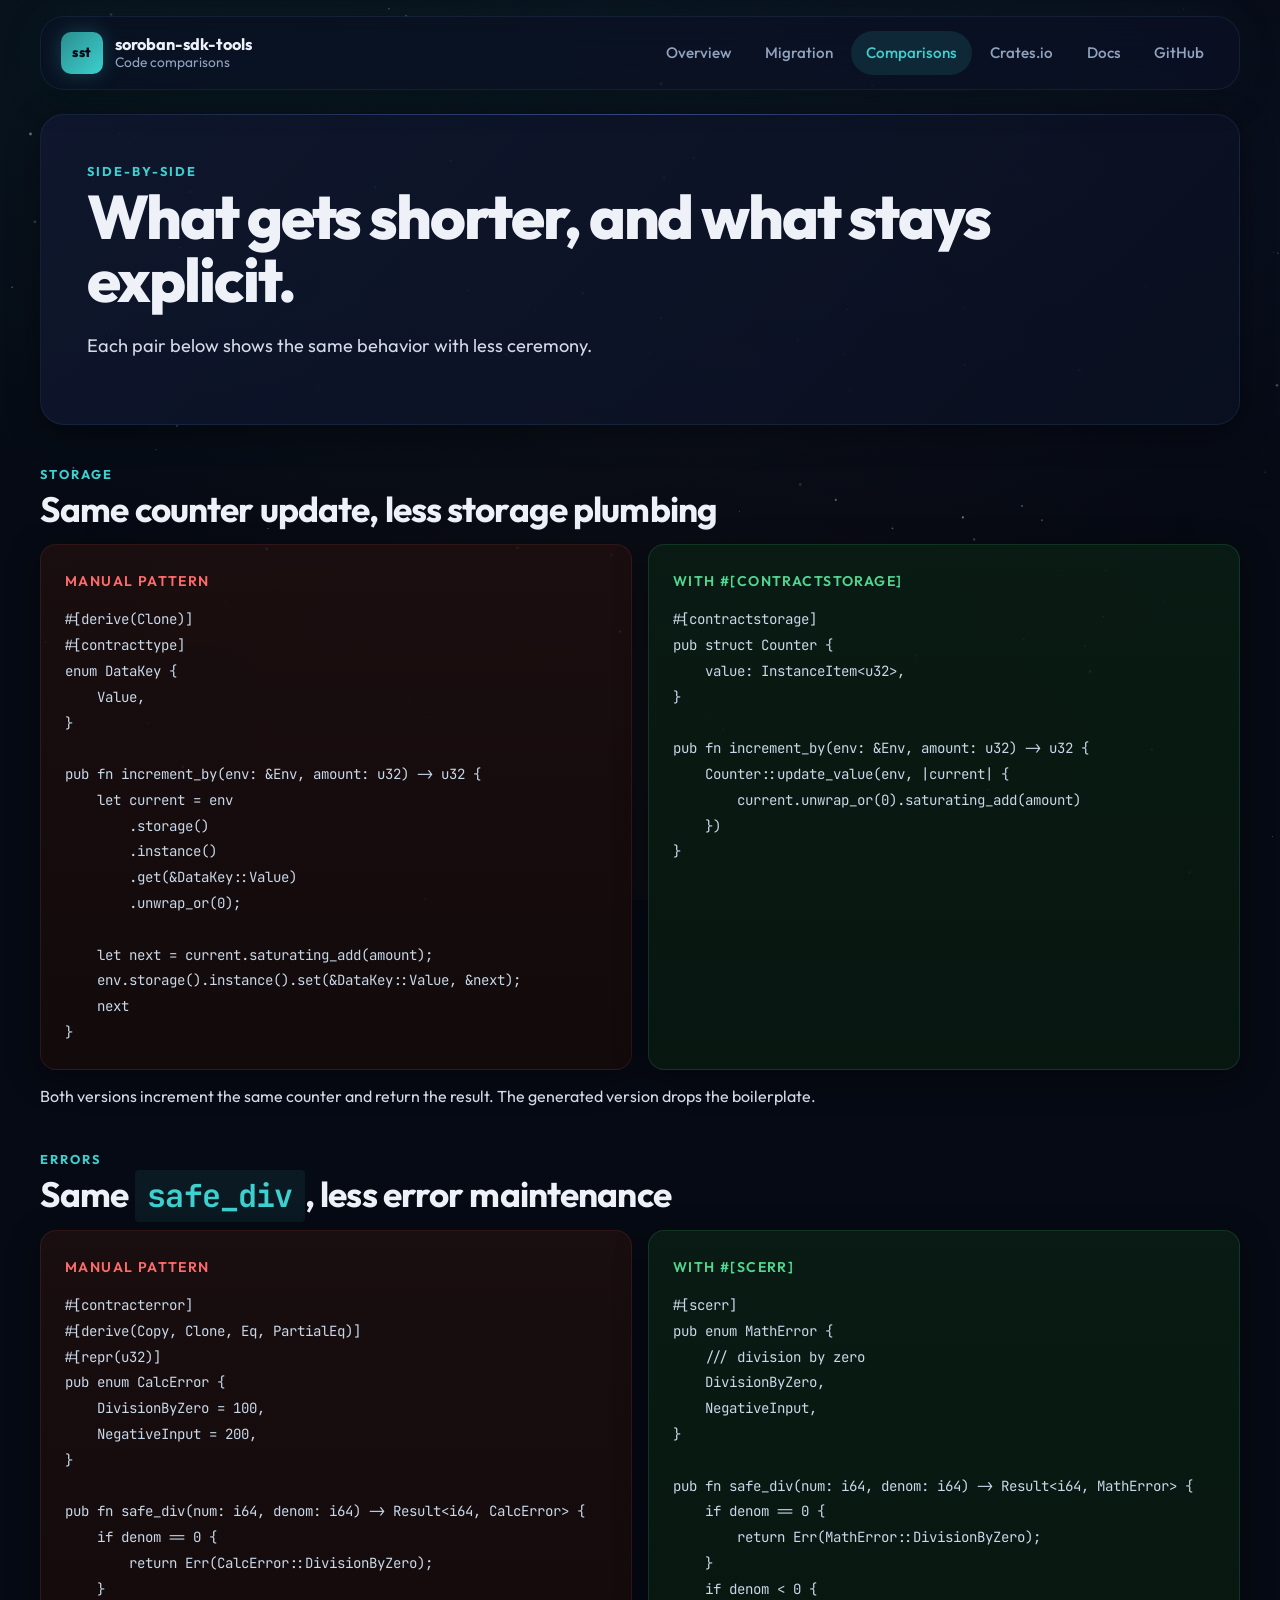
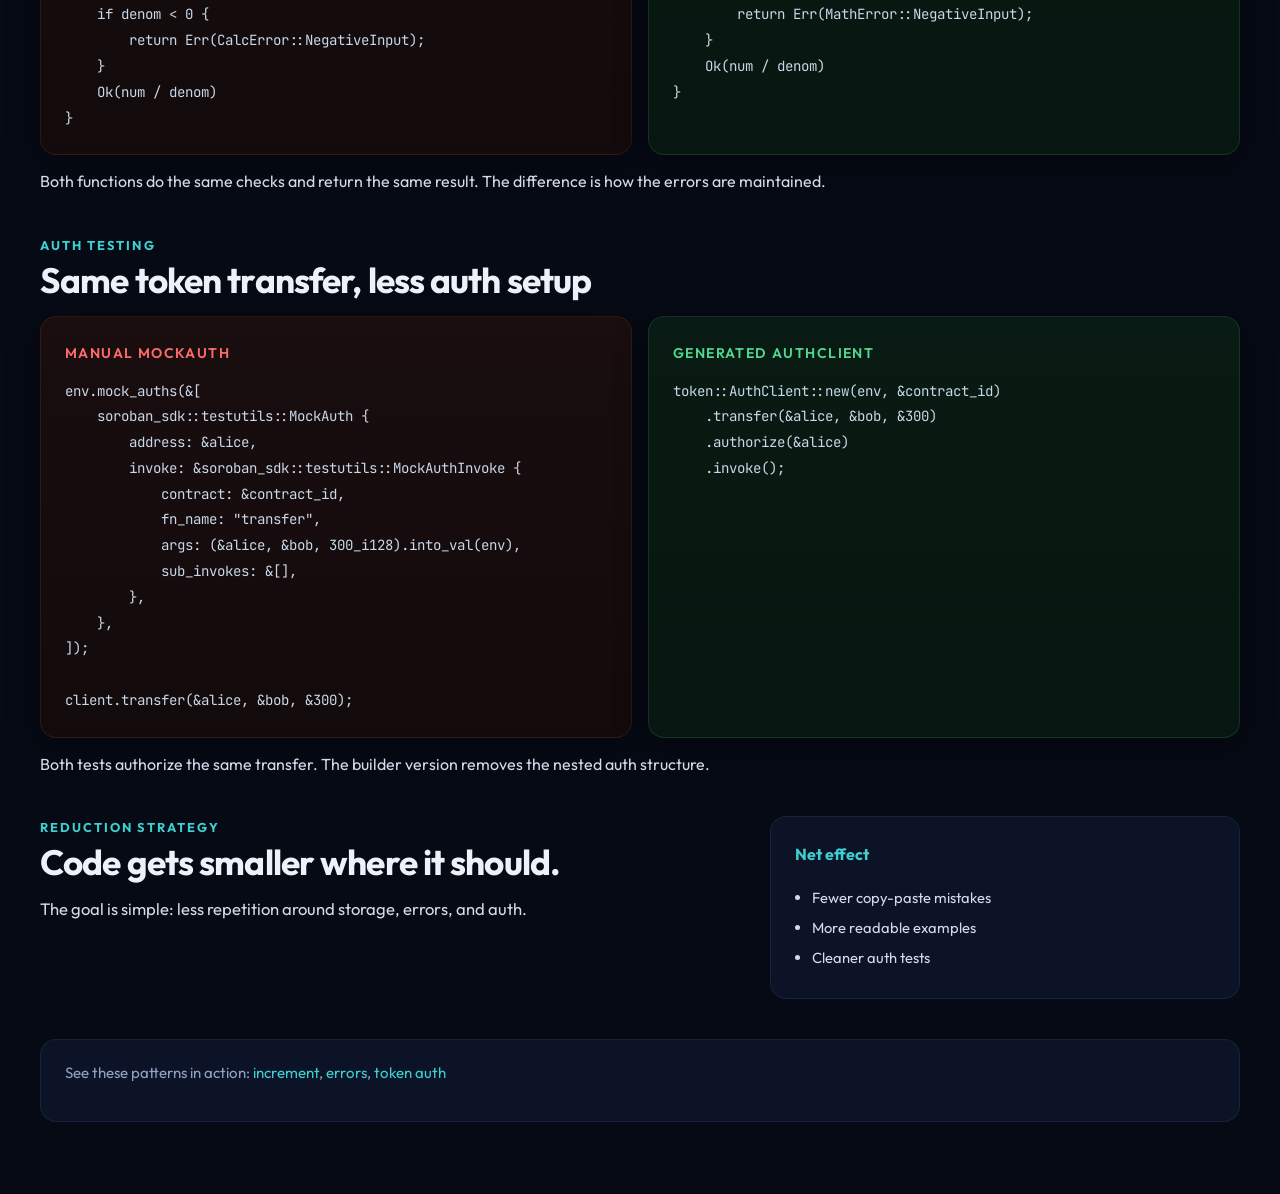
==== docs/examples.html @ 11b6c660 "Refine GitHub Pages docs site" ====
<!DOCTYPE html>
<html lang="en">
<head>
  <meta charset="UTF-8">
  <meta name="viewport" content="width=device-width, initial-scale=1.0">
  <title>Code Comparisons — soroban-sdk-tools</title>
  <meta name="description" content="Side-by-side code comparisons showing how soroban-sdk-tools reduces boilerplate for Soroban storage, error handling, and auth testing.">
  <meta name="theme-color" content="#0b1120">
  <meta name="robots" content="index, follow">
  <link rel="canonical" href="https://blaineheffron.github.io/soroban-sdk-tools/examples.html">
  <meta property="og:title" content="Code Comparisons — soroban-sdk-tools">
  <meta property="og:description" content="Before/after code comparisons for Soroban storage, errors, and auth testing.">
  <meta property="og:type" content="article">
  <link rel="icon" href="favicon.svg" type="image/svg+xml">
  <link rel="stylesheet" href="styles.css">
</head>
<body data-page="examples">
  <canvas id="starfield" aria-hidden="true"></canvas>
  <div class="site-shell">
    <header class="site-header">
      <a class="brand" href="index.html">
        <span class="brand-mark">sst</span>
        <span class="brand-copy">
          <strong>soroban-sdk-tools</strong>
          <span>Code comparisons</span>
        </span>
      </a>
      <nav class="site-nav" aria-label="Primary navigation">
        <a href="index.html">Overview</a>
        <a href="migration.html">Migration</a>
        <a href="examples.html">Comparisons</a>
        <a href="https://crates.io/crates/soroban-sdk-tools" rel="noopener">Crates.io</a>
        <a href="https://docs.rs/soroban-sdk-tools/latest/soroban_sdk_tools/" rel="noopener">Docs</a>
        <a href="https://github.com/BlaineHeffron/soroban-sdk-tools" rel="noopener">GitHub</a>
      </nav>
    </header>

    <main>
      <section class="page-hero">
        <p class="eyebrow">Side-by-side</p>
        <h1>What gets shorter, and what stays explicit.</h1>
        <p>
          Each pair below shows the same behavior with less ceremony.
        </p>
      </section>

      <section class="section comparison-section reveal">
        <div class="section-heading">
          <p class="eyebrow">Storage</p>
          <h2>Same counter update, less storage plumbing</h2>
        </div>
        <div class="comparison-grid">
          <article class="code-panel">
            <h3>Manual pattern</h3>
            <pre><code>#[derive(Clone)]
#[contracttype]
enum DataKey {
    Value,
}

pub fn increment_by(env: &amp;Env, amount: u32) -&gt; u32 {
    let current = env
        .storage()
        .instance()
        .get(&amp;DataKey::Value)
        .unwrap_or(0);

    let next = current.saturating_add(amount);
    env.storage().instance().set(&amp;DataKey::Value, &amp;next);
    next
}</code></pre>
          </article>
          <article class="code-panel">
            <h3>With #[contractstorage]</h3>
            <pre><code>#[contractstorage]
pub struct Counter {
    value: InstanceItem&lt;u32&gt;,
}

pub fn increment_by(env: &amp;Env, amount: u32) -&gt; u32 {
    Counter::update_value(env, |current| {
        current.unwrap_or(0).saturating_add(amount)
    })
}</code></pre>
          </article>
        </div>
        <p class="comparison-note">
          Both versions increment the same counter and return the result. The generated version drops the boilerplate.
        </p>
      </section>

      <section class="section comparison-section reveal">
        <div class="section-heading">
          <p class="eyebrow">Errors</p>
          <h2>Same <code>safe_div</code>, less error maintenance</h2>
        </div>
        <div class="comparison-grid">
          <article class="code-panel">
            <h3>Manual pattern</h3>
            <pre><code>#[contracterror]
#[derive(Copy, Clone, Eq, PartialEq)]
#[repr(u32)]
pub enum CalcError {
    DivisionByZero = 100,
    NegativeInput = 200,
}

pub fn safe_div(num: i64, denom: i64) -&gt; Result&lt;i64, CalcError&gt; {
    if denom == 0 {
        return Err(CalcError::DivisionByZero);
    }
    if denom &lt; 0 {
        return Err(CalcError::NegativeInput);
    }
    Ok(num / denom)
}</code></pre>
          </article>
          <article class="code-panel">
            <h3>With #[scerr]</h3>
            <pre><code>#[scerr]
pub enum MathError {
    /// division by zero
    DivisionByZero,
    NegativeInput,
}

pub fn safe_div(num: i64, denom: i64) -&gt; Result&lt;i64, MathError&gt; {
    if denom == 0 {
        return Err(MathError::DivisionByZero);
    }
    if denom &lt; 0 {
        return Err(MathError::NegativeInput);
    }
    Ok(num / denom)
}</code></pre>
          </article>
        </div>
        <p class="comparison-note">
          Both functions do the same checks and return the same result. The difference is how the errors are maintained.
        </p>
      </section>

      <section class="section comparison-section reveal">
        <div class="section-heading">
          <p class="eyebrow">Auth testing</p>
          <h2>Same token transfer, less auth setup</h2>
        </div>
        <div class="comparison-grid">
          <article class="code-panel">
            <h3>Manual MockAuth</h3>
            <pre><code>env.mock_auths(&amp;[
    soroban_sdk::testutils::MockAuth {
        address: &amp;alice,
        invoke: &amp;soroban_sdk::testutils::MockAuthInvoke {
            contract: &amp;contract_id,
            fn_name: "transfer",
            args: (&amp;alice, &amp;bob, 300_i128).into_val(env),
            sub_invokes: &amp;[],
        },
    },
]);

client.transfer(&amp;alice, &amp;bob, &amp;300);</code></pre>
          </article>
          <article class="code-panel">
            <h3>Generated AuthClient</h3>
            <pre><code>token::AuthClient::new(env, &amp;contract_id)
    .transfer(&amp;alice, &amp;bob, &amp;300)
    .authorize(&amp;alice)
    .invoke();</code></pre>
          </article>
        </div>
        <p class="comparison-note">
          Both tests authorize the same transfer. The builder version removes the nested auth structure.
        </p>
      </section>

      <section class="section two-column reveal">
        <div>
          <p class="eyebrow">Reduction strategy</p>
          <h2>Code gets smaller where it should.</h2>
          <p>
            The goal is simple: less repetition around storage, errors, and auth.
          </p>
        </div>
        <div class="callout">
          <h3>Net effect</h3>
          <ul>
            <li>Fewer copy-paste mistakes</li>
            <li>More readable examples</li>
            <li>Cleaner auth tests</li>
          </ul>
        </div>
      </section>
    </main>

    <footer class="site-footer">
      <p>See these patterns in action: <a href="https://github.com/BlaineHeffron/soroban-sdk-tools/tree/main/examples/increment">increment</a>, <a href="https://github.com/BlaineHeffron/soroban-sdk-tools/tree/main/examples/errors">errors</a>, <a href="https://github.com/BlaineHeffron/soroban-sdk-tools/tree/main/examples/auth/token">token auth</a></p>
    </footer>
  </div>
  <script src="script.js"></script>
</body>
</html>
---- docs/styles.css ----
/* ── soroban-sdk-tools site ── */
/* Aesthetic: deep-space observatory — dark, precise, layered depth */

@import url('https://fonts.googleapis.com/css2?family=Outfit:wght@400;600;700;800&family=JetBrains+Mono:wght@400;500&display=swap');

:root {
  --bg-deep: #060a14;
  --bg: #0b1120;
  --bg-raised: #101829;
  --bg-card: rgba(16, 24, 48, 0.72);
  --bg-glass: rgba(12, 18, 36, 0.65);
  --surface: rgba(20, 32, 60, 0.55);
  --text: #d4dae8;
  --text-bright: #eef1f8;
  --text-muted: #91a2bf;
  --line: rgba(100, 140, 200, 0.12);
  --line-bright: rgba(100, 160, 220, 0.22);
  --accent: #3ecfcf;
  --accent-glow: rgba(62, 207, 207, 0.15);
  --accent-dim: #2a8f8f;
  --accent-2: #6b8aff;
  --accent-2-glow: rgba(107, 138, 255, 0.12);
  --warm: #f0a050;
  --warm-glow: rgba(240, 160, 80, 0.1);
  --danger: #ff6b6b;
  --success: #50d890;
  --shadow-sm: 0 2px 8px rgba(0, 0, 0, 0.3);
  --shadow: 0 8px 32px rgba(0, 0, 0, 0.4);
  --shadow-lg: 0 20px 60px rgba(0, 0, 0, 0.5);
  --shadow-glow: 0 0 40px rgba(62, 207, 207, 0.08);
  --radius-xl: 24px;
  --radius-lg: 16px;
  --radius-md: 12px;
  --radius-sm: 8px;
  --site-width: 1200px;
  --copy-width: 1240px;
  --mono: "JetBrains Mono", "Fira Code", "Cascadia Code", monospace;
  --sans: "Outfit", system-ui, -apple-system, sans-serif;
}

*, *::before, *::after { box-sizing: border-box; }
html { scroll-behavior: smooth; }

body {
  margin: 0;
  font-family: var(--sans);
  font-weight: 400;
  font-size: 1.04rem;
  color: var(--text);
  background: var(--bg-deep);
  line-height: 1.72;
  -webkit-font-smoothing: antialiased;
  overflow-x: hidden;
}

/* ── starfield canvas ── */
#starfield {
  position: fixed;
  inset: 0;
  z-index: 0;
  pointer-events: none;
}

/* ── cosmic ambient gradients ── */
body::before {
  content: "";
  position: fixed;
  inset: 0;
  z-index: 0;
  pointer-events: none;
  background:
    radial-gradient(ellipse 80% 50% at 20% 10%, rgba(62, 207, 207, 0.06), transparent),
    radial-gradient(ellipse 60% 40% at 80% 20%, rgba(107, 138, 255, 0.05), transparent),
    radial-gradient(ellipse 50% 60% at 50% 80%, rgba(240, 160, 80, 0.03), transparent);
}

/* ── layout shell ── */
.site-shell {
  position: relative;
  z-index: 1;
  width: min(calc(100% - 2rem), var(--site-width));
  margin: 0 auto;
  padding: 1rem 0 4.5rem;
}

/* ── links ── */
a { color: var(--accent); text-decoration: none; transition: color 200ms; }
a:hover { color: var(--text-bright); }

/* ── typography ── */
code, pre { font-family: var(--mono); }
code { font-size: 0.9em; color: var(--accent); background: rgba(62, 207, 207, 0.08); padding: 0.15em 0.4em; border-radius: 4px; }
pre code { background: none; padding: 0; color: inherit; font-size: 0.92rem; }

h1, h2, h3, h4 { color: var(--text-bright); font-weight: 700; }
p { margin: 0 0 1rem; }
ul, ol { line-height: 1.7; }

/* ── header / nav ── */
.site-header {
  display: flex;
  align-items: center;
  justify-content: space-between;
  gap: 1rem;
  padding: 0.85rem 1.25rem;
  margin-bottom: 1.5rem;
  border: 1px solid var(--line);
  border-radius: var(--radius-xl);
  background: var(--bg-glass);
  backdrop-filter: blur(20px) saturate(1.4);
  -webkit-backdrop-filter: blur(20px) saturate(1.4);
  position: sticky;
  top: 0.75rem;
  z-index: 100;
  box-shadow: var(--shadow), var(--shadow-glow);
}

.brand {
  display: inline-flex;
  align-items: center;
  gap: 0.75rem;
  text-decoration: none;
  color: var(--text-bright);
}

.brand-mark {
  display: grid;
  place-items: center;
  width: 2.6rem;
  height: 2.6rem;
  border-radius: 10px;
  background: linear-gradient(135deg, var(--accent-dim), var(--accent));
  color: var(--bg-deep);
  font-weight: 800;
  font-size: 0.85rem;
  text-transform: lowercase;
  letter-spacing: 0.04em;
  box-shadow: 0 0 20px rgba(62, 207, 207, 0.25);
}

.brand-copy { display: flex; flex-direction: column; line-height: 1.2; }
.brand-copy strong { font-size: 1.02rem; }
.brand-copy span:last-child { color: var(--text-muted); font-size: 0.86rem; }

.site-nav {
  display: flex;
  flex-wrap: wrap;
  justify-content: flex-end;
  gap: 0.25rem;
}

.site-nav a {
  color: var(--text-muted);
  padding: 0.58rem 0.92rem;
  border-radius: 999px;
  font-size: 0.95rem;
  font-weight: 500;
  transition: all 180ms ease;
  text-decoration: none;
}

.site-nav a:hover {
  background: var(--accent-glow);
  color: var(--accent);
}

.site-nav a.is-active {
  background: rgba(62, 207, 207, 0.12);
  color: var(--accent);
}

/* ── hero section ── */
.hero {
  display: grid;
  grid-template-columns: minmax(0, 1.4fr) minmax(16rem, 0.75fr);
  gap: 2rem;
  padding: 3rem 2.5rem;
  border: 1px solid var(--line);
  border-radius: var(--radius-xl);
  background:
    linear-gradient(135deg, rgba(16, 24, 48, 0.9), rgba(10, 16, 32, 0.95)),
    radial-gradient(circle at 30% 50%, var(--accent-glow), transparent 50%);
  box-shadow: var(--shadow-lg);
  position: relative;
  overflow: hidden;
}

.hero-home {
  display: block;
  width: 100vw;
  margin-top: 0.25rem;
  margin-left: calc(50% - 50vw);
  margin-right: calc(50% - 50vw);
  padding: 4rem 0 4.5rem;
  border: 0;
  border-radius: 0;
  background:
    linear-gradient(180deg, rgba(5, 8, 18, 0.2), rgba(5, 8, 18, 0.8)),
    radial-gradient(circle at 20% 20%, rgba(62, 207, 207, 0.18), transparent 32%),
    radial-gradient(circle at 80% 18%, rgba(107, 138, 255, 0.22), transparent 28%),
    linear-gradient(135deg, rgba(7, 11, 24, 0.98), rgba(9, 14, 30, 0.9));
  box-shadow: none;
}

.hero-home::after {
  top: auto;
  bottom: 0;
  background: linear-gradient(90deg, transparent, rgba(62, 207, 207, 0.5), transparent);
}

.hero-aura {
  position: absolute;
  inset: 0;
  pointer-events: none;
  background:
    radial-gradient(circle at 68% 42%, rgba(62, 207, 207, 0.14), transparent 24%),
    radial-gradient(circle at 56% 58%, rgba(240, 160, 80, 0.08), transparent 18%);
  opacity: 0.9;
}

.hero-grid {
  position: relative;
  z-index: 1;
  width: min(calc(100% - 2rem), var(--copy-width));
  margin: 0 auto;
  display: grid;
  grid-template-columns: minmax(0, 1.02fr) minmax(19rem, 0.98fr);
  gap: 2.4rem;
  align-items: center;
}

.hero::after {
  content: "";
  position: absolute;
  top: -1px;
  left: 0;
  right: 0;
  height: 1px;
  background: linear-gradient(90deg, transparent, var(--accent), transparent);
  opacity: 0.5;
}

.page-hero {
  padding: 2.85rem;
  margin-bottom: 2rem;
  border: 1px solid var(--line);
  border-radius: var(--radius-xl);
  background: linear-gradient(135deg, rgba(16, 24, 48, 0.85), rgba(10, 16, 32, 0.9));
  box-shadow: var(--shadow);
  position: relative;
}

.page-hero::after {
  content: "";
  position: absolute;
  top: -1px;
  left: 0;
  right: 0;
  height: 1px;
  background: linear-gradient(90deg, transparent, var(--accent-2), transparent);
  opacity: 0.4;
}

.hero h1, .page-hero h1 {
  line-height: 1.02;
  letter-spacing: -0.035em;
  margin: 0.25rem 0 1.2rem;
}

.hero h1 {
  font-size: clamp(2.6rem, 5.5vw, 4.8rem);
  font-weight: 800;
  max-width: 12ch;
  background: linear-gradient(135deg, var(--text-bright) 40%, var(--accent) 100%);
  -webkit-background-clip: text;
  -webkit-text-fill-color: transparent;
  background-clip: text;
}

.page-hero h1 {
  font-size: clamp(2.3rem, 4.8vw, 3.9rem);
  font-weight: 800;
}

.hero-text, .page-hero > p:last-child {
  max-width: 58ch;
  font-size: 1.14rem;
  color: var(--text);
  line-height: 1.7;
}

.eyebrow, .card-kicker {
  margin: 0;
  font-size: 0.8rem;
  font-weight: 700;
  letter-spacing: 0.16em;
  text-transform: uppercase;
  color: var(--accent);
}

/* ── buttons ── */
.hero-actions {
  display: flex;
  flex-wrap: wrap;
  gap: 0.75rem;
  margin: 1.5rem 0 1.8rem;
}

.button {
  display: inline-flex;
  align-items: center;
  justify-content: center;
  min-height: 3rem;
  padding: 0.82rem 1.55rem;
  border-radius: 999px;
  text-decoration: none;
  font-weight: 600;
  font-size: 1rem;
  transition: all 200ms ease;
}

.button-primary {
  color: var(--bg-deep);
  background: linear-gradient(135deg, var(--accent), #5adede);
  box-shadow: 0 0 24px rgba(62, 207, 207, 0.2);
}

.button-primary:hover {
  color: var(--bg-deep);
  box-shadow: 0 0 32px rgba(62, 207, 207, 0.35);
  transform: translateY(-1px);
}

.button-secondary {
  color: var(--accent);
  background: rgba(62, 207, 207, 0.08);
  border: 1px solid rgba(62, 207, 207, 0.2);
}

.button-secondary:hover {
  background: rgba(62, 207, 207, 0.15);
  color: var(--text-bright);
  transform: translateY(-1px);
}

/* ── install strip ── */
.install-strip {
  max-width: 40rem;
  margin-top: 0.1rem;
  padding: 1rem 1.2rem;
  border-top: 1px solid rgba(145, 162, 191, 0.18);
  border-bottom: 1px solid rgba(145, 162, 191, 0.18);
  background: rgba(5, 10, 22, 0.35);
}

.install-label {
  margin: 0 0 0.45rem;
  color: var(--text-muted);
  font-weight: 700;
  font-size: 0.82rem;
  text-transform: uppercase;
  letter-spacing: 0.12em;
}

.install-strip pre {
  overflow-x: auto;
  margin: 0;
  color: var(--accent);
  font-size: 0.96rem;
  line-height: 1.6;
}

/* ── homepage proof + hero visual ── */
.hero-proof {
  display: grid;
  grid-template-columns: repeat(3, minmax(0, 1fr));
  gap: 1rem;
  margin: 1.5rem 0 0;
}

.hero-proof div {
  padding-top: 0.9rem;
  border-top: 1px solid rgba(145, 162, 191, 0.18);
}

.hero-proof dt {
  margin-bottom: 0.35rem;
  color: var(--text-muted);
  font-size: 0.82rem;
  font-weight: 700;
  letter-spacing: 0.12em;
  text-transform: uppercase;
}

.hero-proof dd {
  margin: 0;
  color: var(--text-bright);
  font-size: 0.98rem;
  line-height: 1.55;
}

.hero-visual {
  position: relative;
  padding: 1.35rem;
  border: 1px solid rgba(145, 162, 191, 0.16);
  border-radius: 1.75rem;
  background: linear-gradient(180deg, rgba(9, 14, 28, 0.84), rgba(9, 14, 28, 0.58));
  box-shadow: 0 24px 80px rgba(0, 0, 0, 0.42);
  backdrop-filter: blur(12px);
  -webkit-backdrop-filter: blur(12px);
  transform-style: preserve-3d;
}

.hero-terminal {
  border: 1px solid rgba(145, 162, 191, 0.12);
  border-radius: 1.25rem;
  overflow: hidden;
  background: rgba(5, 10, 18, 0.92);
  box-shadow: inset 0 1px 0 rgba(255, 255, 255, 0.04);
}

.terminal-topline {
  display: flex;
  flex-wrap: wrap;
  gap: 0.55rem;
  padding: 0.9rem 1rem;
  border-bottom: 1px solid rgba(145, 162, 191, 0.12);
  background: rgba(255, 255, 255, 0.02);
}

.terminal-kicker {
  display: inline-flex;
  align-items: center;
  min-height: 1.9rem;
  padding: 0.28rem 0.65rem;
  border-radius: 999px;
  background: rgba(62, 207, 207, 0.08);
  color: var(--text-bright);
  font-size: 0.78rem;
  letter-spacing: 0.08em;
  text-transform: uppercase;
}

.hero-terminal pre {
  margin: 0;
  padding: 1.25rem 1rem 1.35rem;
  overflow-x: auto;
}

.hero-terminal code {
  color: #d7ebff;
  font-size: 0.92rem;
  line-height: 1.8;
}

.hero-signals {
  display: grid;
  grid-template-columns: repeat(3, minmax(0, 1fr));
  gap: 0.85rem;
  margin-top: 1rem;
}

.signal {
  padding-top: 0.85rem;
  border-top: 1px solid rgba(145, 162, 191, 0.14);
}

.signal-value {
  display: block;
  margin-bottom: 0.3rem;
  color: var(--accent);
  font-size: 1.02rem;
  font-weight: 700;
  text-transform: lowercase;
}

.signal-label {
  color: var(--text-muted);
  font-size: 0.94rem;
  line-height: 1.55;
}

/* ── section layout ── */
.section, .section-grid { margin-top: 2.4rem; }

.section-grid {
  display: grid;
  grid-template-columns: repeat(3, minmax(0, 1fr));
  gap: 1rem;
}

/* ── feature cards ── */
.feature-card {
  padding: 1.5rem;
  border: 1px solid var(--line);
  border-radius: var(--radius-lg);
  background: var(--bg-card);
  backdrop-filter: blur(12px);
  -webkit-backdrop-filter: blur(12px);
  box-shadow: var(--shadow-sm);
  transition: border-color 300ms, box-shadow 300ms, transform 300ms;
}

.feature-card:hover {
  border-color: var(--line-bright);
  box-shadow: var(--shadow);
  transform: translateY(-2px);
}

.feature-card h2 {
  margin: 0.4rem 0 0.8rem;
  font-size: clamp(1.3rem, 2.5vw, 1.7rem);
  line-height: 1.15;
  letter-spacing: -0.02em;
}

.feature-card ul {
  margin: 0.6rem 0 0;
  padding-left: 1.1rem;
  color: var(--text-muted);
  font-size: 0.92rem;
}

.feature-card li { margin-bottom: 0.3rem; }
.feature-card li code { font-size: 0.82em; }

/* ── homepage support sections ── */
.section-heading-wide {
  max-width: 52rem;
  margin-bottom: 1.35rem;
}

.capability-band {
  padding-top: 0.4rem;
}

.capability-grid {
  display: grid;
  grid-template-columns: repeat(3, minmax(0, 1fr));
  gap: 1.6rem;
  border-top: 1px solid rgba(145, 162, 191, 0.14);
  padding-top: 1.35rem;
}

.capability h3 {
  margin: 0.45rem 0 0.75rem;
  font-size: clamp(1.35rem, 2vw, 1.7rem);
  line-height: 1.15;
  letter-spacing: -0.02em;
}

.capability p:last-child {
  margin-bottom: 0;
  color: var(--text);
}

.story-section {
  display: grid;
  grid-template-columns: minmax(0, 1.12fr) minmax(18rem, 0.88fr);
  gap: 2rem;
  padding-top: 0.8rem;
  border-top: 1px solid rgba(145, 162, 191, 0.14);
}

.story-copy h2 {
  margin: 0.35rem 0 0.8rem;
  font-size: clamp(1.8rem, 3vw, 2.6rem);
  line-height: 1.08;
  letter-spacing: -0.03em;
}

.story-rail {
  display: grid;
  gap: 1.1rem;
}

.rail-block {
  padding: 1.25rem 0 0;
  border-top: 1px solid rgba(145, 162, 191, 0.14);
}

.rail-block ul {
  margin: 0;
  padding-left: 1.15rem;
}

.rail-block p:last-child,
.rail-block li {
  color: var(--text);
  font-size: 1rem;
}

/* ── two-column + callout ── */
.two-column {
  display: grid;
  grid-template-columns: minmax(0, 1.2fr) minmax(18rem, 0.8fr);
  gap: 1.5rem;
  align-items: start;
}

.two-column h2 {
  margin: 0.3rem 0 0.8rem;
  font-size: clamp(1.5rem, 3vw, 2.2rem);
  line-height: 1.1;
  letter-spacing: -0.025em;
}

.callout {
  padding: 1.5rem;
  border: 1px solid var(--line);
  border-radius: var(--radius-lg);
  background: var(--bg-card);
  backdrop-filter: blur(12px);
}

.callout h3 { margin-top: 0; font-size: 1rem; color: var(--accent); }
.callout h3:not(:first-child) { margin-top: 1.2rem; }
.callout ul { margin: 0; padding-left: 1.1rem; font-size: 0.92rem; }
.callout li { margin-bottom: 0.3rem; }

/* ── path grid ── */
.path-grid {
  display: grid;
  grid-template-columns: repeat(3, minmax(0, 1fr));
  gap: 1rem;
}

.section-heading { margin-bottom: 1rem; }
.section-heading h2 {
  margin: 0.3rem 0 0;
  font-size: clamp(1.5rem, 3vw, 2.2rem);
  line-height: 1.1;
  letter-spacing: -0.025em;
}

.path-card {
  display: block;
  padding: 1.5rem 0 1.1rem;
  border-top: 1px solid rgba(145, 162, 191, 0.14);
  border-bottom: 1px solid transparent;
  border-radius: 0;
  background: none;
  text-decoration: none;
  color: var(--text);
  transition: all 220ms ease;
}

.path-card:hover {
  border-color: rgba(62, 207, 207, 0.22);
  transform: translateX(4px);
  color: var(--text);
}

.path-card h3 {
  margin: 0 0 0.4rem;
  font-size: 1.22rem;
  color: var(--text-bright);
}

.path-card p {
  margin: 0;
  font-size: 1rem;
  color: var(--text);
}

/* ── checklist section ── */
.checklist-section {
  padding: 2rem 2.5rem;
  border: 1px solid var(--line);
  border-radius: var(--radius-xl);
  background: var(--bg-card);
}

.number-list {
  display: grid;
  gap: 0.7rem;
  margin: 0;
  padding-left: 1.3rem;
  font-size: 1rem;
}

.number-list li::marker { color: var(--accent); font-weight: 700; }

/* ── content grid (migration) ── */
.content-grid {
  display: grid;
  grid-template-columns: repeat(2, minmax(0, 1fr));
  gap: 1rem;
}

.content-card {
  padding: 1.5rem;
  border: 1px solid var(--line);
  border-radius: var(--radius-lg);
  background: var(--bg-card);
}

.content-card h3 {
  margin: 0 0 0.5rem;
  font-size: 1.08rem;
  color: var(--accent);
}

/* ── migration steps ── */
.migration-step {
  margin-top: 1.2rem;
  padding-top: 1.2rem;
  border-top: 1px solid var(--line);
}

.migration-step h3 { margin: 0 0 0.6rem; font-size: 1.08rem; color: var(--warm); }
.migration-step ul { margin: 0; padding-left: 1.1rem; font-size: 0.98rem; }
.migration-step li { margin-bottom: 0.3rem; }

/* ── code panels (comparisons) ── */
.comparison-section { }

.comparison-grid {
  display: grid;
  grid-template-columns: repeat(2, minmax(0, 1fr));
  gap: 1rem;
}

.code-panel {
  padding: 1.5rem;
  border: 1px solid var(--line);
  border-radius: var(--radius-lg);
  overflow: hidden;
  box-shadow: var(--shadow);
}

.code-panel:first-child {
  background: linear-gradient(180deg, rgba(30, 15, 15, 0.85), rgba(20, 10, 10, 0.9));
  border-color: rgba(255, 107, 107, 0.12);
}

.code-panel:first-child h3 { color: var(--danger); }
.code-panel:first-child h3::before { content: ""; }

.code-panel:last-child {
  background: linear-gradient(180deg, rgba(10, 30, 20, 0.85), rgba(8, 24, 16, 0.9));
  border-color: rgba(80, 216, 144, 0.15);
}

.code-panel:last-child h3 { color: var(--success); }
.code-panel:last-child h3::before { content: ""; }

.code-panel h3 {
  margin: 0 0 0.8rem;
  font-size: 0.88rem;
  font-weight: 600;
  text-transform: uppercase;
  letter-spacing: 0.1em;
}

.code-panel pre {
  overflow-x: auto;
  margin: 0;
  line-height: 1.55;
}

.code-panel code {
  color: #c8d8e8;
  font-size: 0.88rem;
}

.comparison-note {
  margin: 0.8rem 0 0;
  color: var(--text);
  font-size: 1rem;
}

/* ── reveal motion ── */
.reveal {
  opacity: 0;
  transform: translateY(22px);
  transition: opacity 520ms ease, transform 520ms ease;
}

.reveal.is-visible {
  opacity: 1;
  transform: translateY(0);
}

/* ── callout banner ── */
.callout-banner {
  padding: 2rem 2.5rem;
  border: 1px solid var(--line);
  border-radius: var(--radius-xl);
  background:
    linear-gradient(135deg, rgba(16, 24, 48, 0.8), rgba(10, 16, 32, 0.85)),
    radial-gradient(circle at 70% 50%, var(--accent-2-glow), transparent 40%);
  box-shadow: var(--shadow);
}

.callout-banner h2 {
  margin: 0.3rem 0 0;
  font-size: clamp(1.5rem, 3vw, 2.2rem);
  line-height: 1.1;
  letter-spacing: -0.025em;
}

.callout-banner > p:last-child {
  margin-top: 0.8rem;
  max-width: 60ch;
  color: var(--text-muted);
  font-size: 1rem;
}

/* ── footer ── */
.site-footer {
  margin-top: 2.5rem;
  padding: 1.2rem 1.5rem;
  border: 1px solid var(--line);
  border-radius: var(--radius-lg);
  background: var(--bg-card);
  color: var(--text-muted);
  font-size: 0.94rem;
}

/* ── responsive ── */
@media (max-width: 980px) {
  .site-header { position: static; }
  .hero,
  .hero-grid,
  .hero-proof,
  .hero-signals,
  .capability-grid,
  .story-section,
  .two-column,
  .section-grid,
  .content-grid,
  .comparison-grid,
  .path-grid {
    grid-template-columns: 1fr;
  }
}

@media (max-width: 720px) {
  .site-shell {
    width: min(calc(100% - 1rem), var(--site-width));
    padding-top: 0.5rem;
  }

  .hero, .page-hero, .checklist-section, .callout-banner {
    padding: 1.5rem;
  }

  .hero-home {
    padding: 2.4rem 0 3rem;
  }

  .hero h1 { font-size: clamp(2.2rem, 10vw, 3.4rem); }

  .site-nav {
    justify-content: flex-start;
    gap: 0.4rem;
    overflow-x: auto;
    width: 100%;
    padding-bottom: 0.1rem;
    scrollbar-width: none;
  }

  .site-nav::-webkit-scrollbar { display: none; }

  .site-nav a {
    flex: 0 0 auto;
    padding: 0.48rem 0.78rem;
    font-size: 0.88rem;
    white-space: nowrap;
  }

  .site-header {
    flex-direction: column;
    align-items: flex-start;
  }

  .brand {
    width: 100%;
  }

  .brand-copy strong {
    font-size: 0.96rem;
  }

  .brand-copy span:last-child {
    font-size: 0.8rem;
  }

  .site-footer {
    padding: 1rem 1.1rem;
    font-size: 0.9rem;
    line-height: 1.6;
  }
}
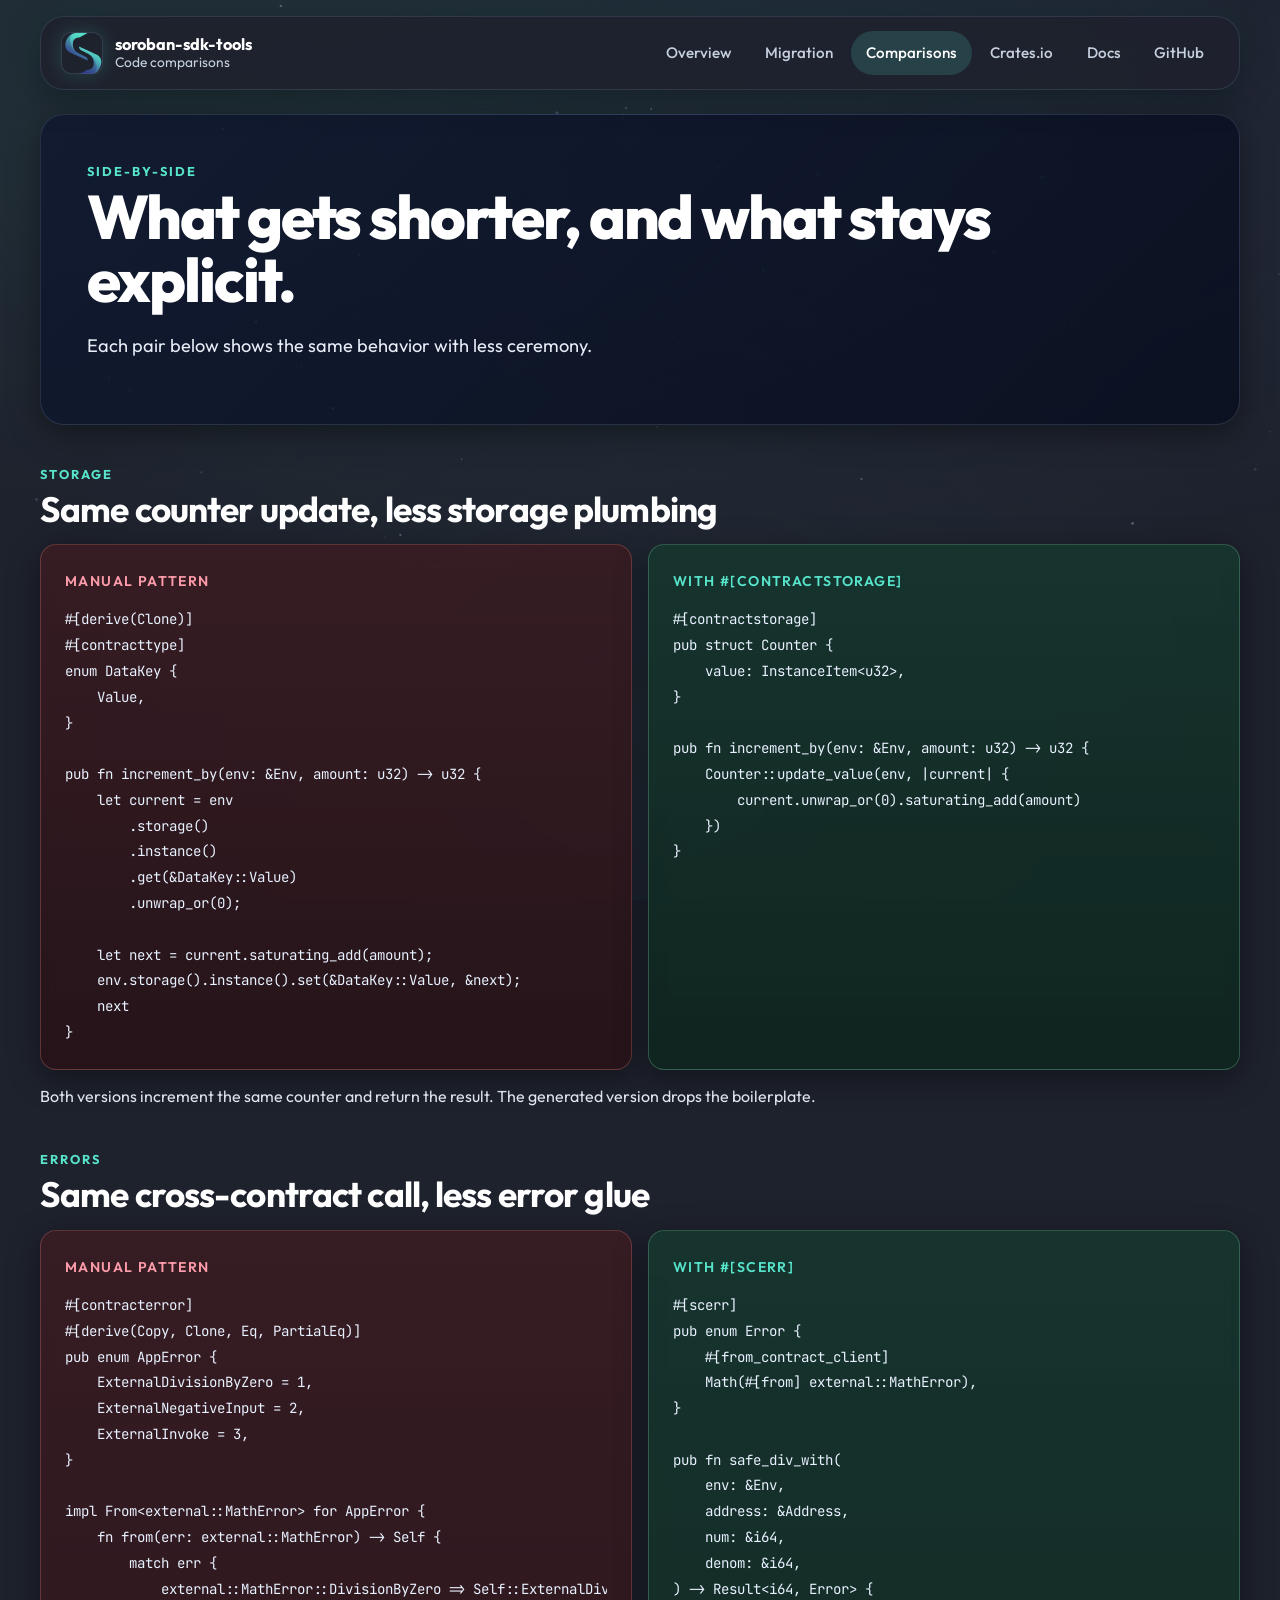
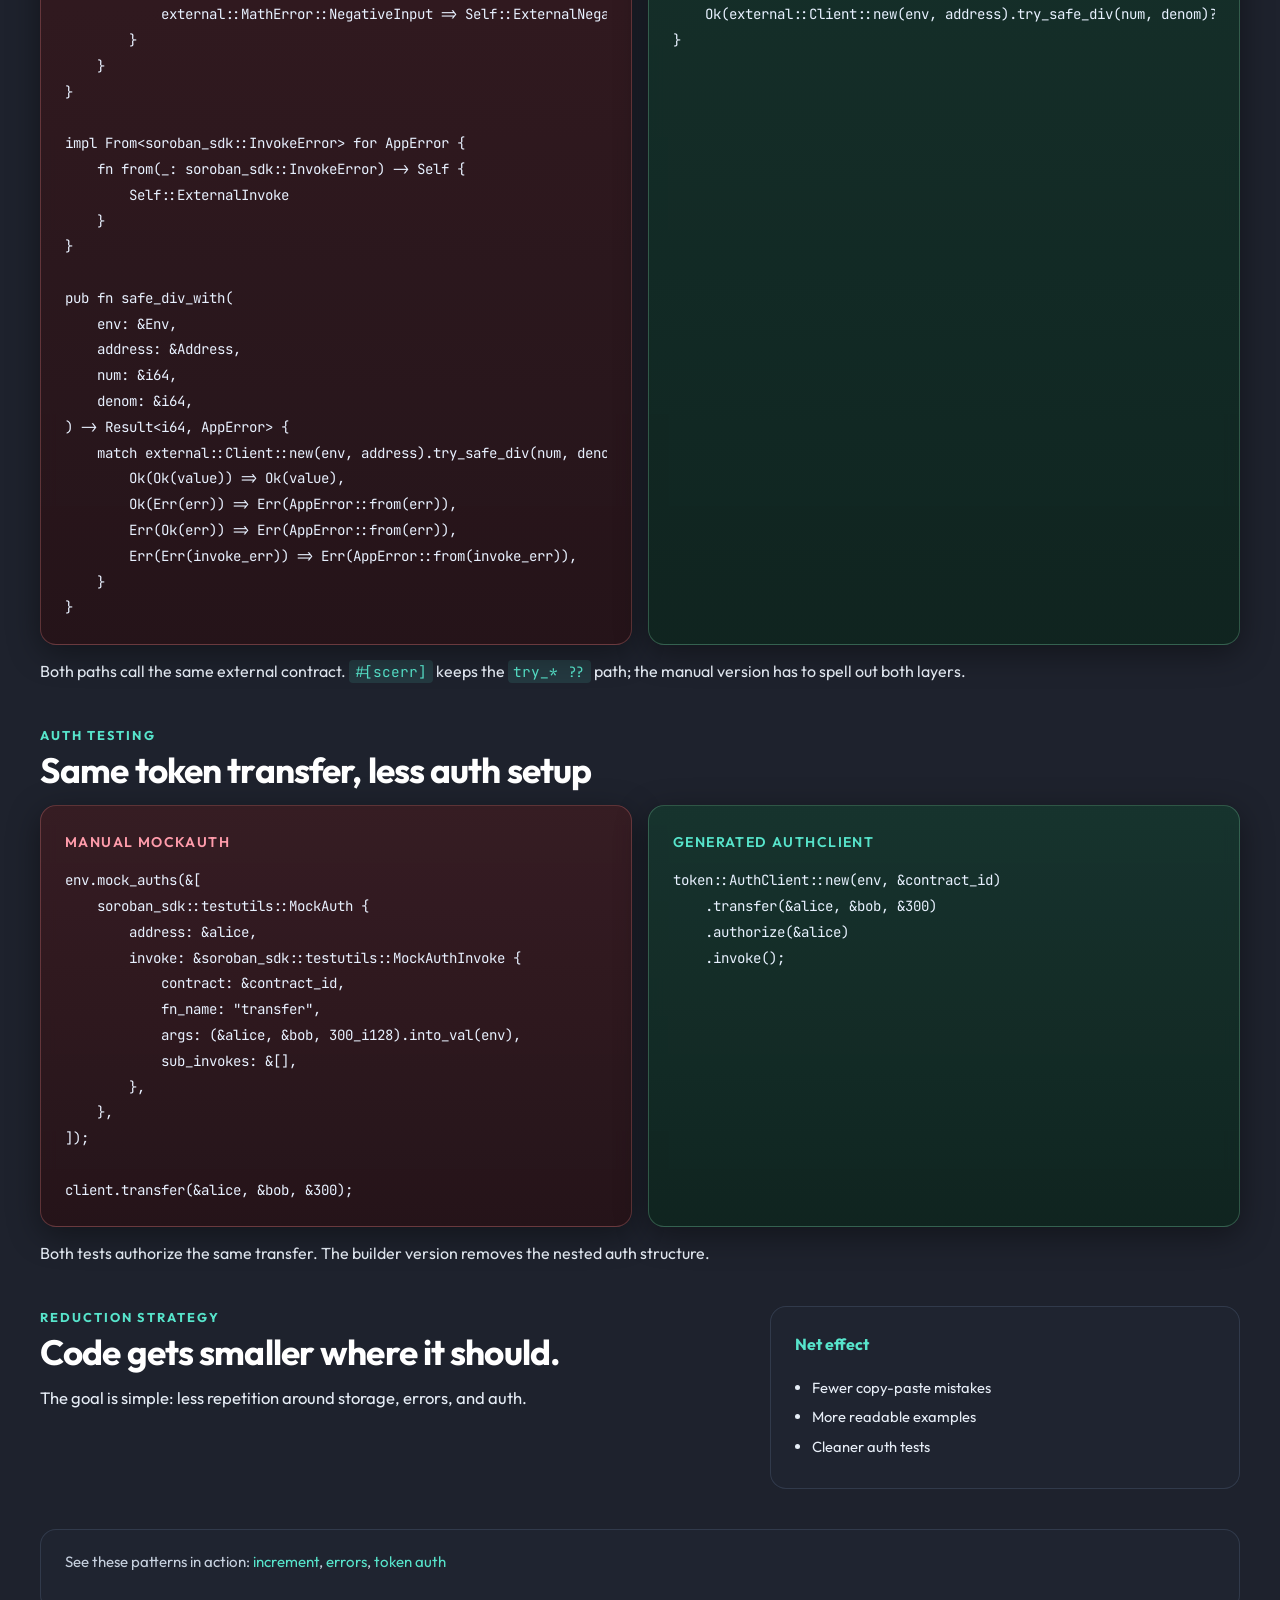
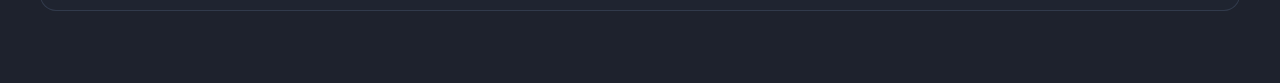
==== commit 0c667a7b: "Polish docs branding and examples" ====
--- a/docs/examples.html
+++ b/docs/examples.html
@@ -11,7 +11,8 @@
   <meta property="og:title" content="Code Comparisons — soroban-sdk-tools">
   <meta property="og:description" content="Before/after code comparisons for Soroban storage, errors, and auth testing.">
   <meta property="og:type" content="article">
-  <link rel="icon" href="favicon.svg" type="image/svg+xml">
+  <link rel="icon" href="favicon.png" type="image/png">
+  <link rel="shortcut icon" href="favicon.ico">
   <link rel="stylesheet" href="styles.css">
 </head>
 <body data-page="examples">
@@ -19,7 +20,7 @@
   <div class="site-shell">
     <header class="site-header">
       <a class="brand" href="index.html">
-        <span class="brand-mark">sst</span>
+        <span class="brand-mark" aria-hidden="true"></span>
         <span class="brand-copy">
           <strong>soroban-sdk-tools</strong>
           <span>Code comparisons</span>
@@ -92,51 +93,68 @@
       <section class="section comparison-section reveal">
         <div class="section-heading">
           <p class="eyebrow">Errors</p>
-          <h2>Same <code>safe_div</code>, less error maintenance</h2>
+          <h2>Same cross-contract call, less error glue</h2>
         </div>
         <div class="comparison-grid">
           <article class="code-panel">
             <h3>Manual pattern</h3>
             <pre><code>#[contracterror]
 #[derive(Copy, Clone, Eq, PartialEq)]
-#[repr(u32)]
-pub enum CalcError {
-    DivisionByZero = 100,
-    NegativeInput = 200,
-}
-
-pub fn safe_div(num: i64, denom: i64) -&gt; Result&lt;i64, CalcError&gt; {
-    if denom == 0 {
-        return Err(CalcError::DivisionByZero);
+pub enum AppError {
+    ExternalDivisionByZero = 1,
+    ExternalNegativeInput = 2,
+    ExternalInvoke = 3,
+}
+
+impl From&lt;external::MathError&gt; for AppError {
+    fn from(err: external::MathError) -&gt; Self {
+        match err {
+            external::MathError::DivisionByZero =&gt; Self::ExternalDivisionByZero,
+            external::MathError::NegativeInput =&gt; Self::ExternalNegativeInput,
+        }
     }
-    if denom &lt; 0 {
-        return Err(CalcError::NegativeInput);
+}
+
+impl From&lt;soroban_sdk::InvokeError&gt; for AppError {
+    fn from(_: soroban_sdk::InvokeError) -&gt; Self {
+        Self::ExternalInvoke
     }
-    Ok(num / denom)
+}
+
+pub fn safe_div_with(
+    env: &amp;Env,
+    address: &amp;Address,
+    num: &amp;i64,
+    denom: &amp;i64,
+) -&gt; Result&lt;i64, AppError&gt; {
+    match external::Client::new(env, address).try_safe_div(num, denom) {
+        Ok(Ok(value)) =&gt; Ok(value),
+        Ok(Err(err)) =&gt; Err(AppError::from(err)),
+        Err(Ok(err)) =&gt; Err(AppError::from(err)),
+        Err(Err(invoke_err)) =&gt; Err(AppError::from(invoke_err)),
+    }
 }</code></pre>
           </article>
           <article class="code-panel">
             <h3>With #[scerr]</h3>
             <pre><code>#[scerr]
-pub enum MathError {
-    /// division by zero
-    DivisionByZero,
-    NegativeInput,
-}
-
-pub fn safe_div(num: i64, denom: i64) -&gt; Result&lt;i64, MathError&gt; {
-    if denom == 0 {
-        return Err(MathError::DivisionByZero);
-    }
-    if denom &lt; 0 {
-        return Err(MathError::NegativeInput);
-    }
-    Ok(num / denom)
+pub enum Error {
+    #[from_contract_client]
+    Math(#[from] external::MathError),
+}
+
+pub fn safe_div_with(
+    env: &amp;Env,
+    address: &amp;Address,
+    num: &amp;i64,
+    denom: &amp;i64,
+) -&gt; Result&lt;i64, Error&gt; {
+    Ok(external::Client::new(env, address).try_safe_div(num, denom)??)
 }</code></pre>
           </article>
         </div>
         <p class="comparison-note">
-          Both functions do the same checks and return the same result. The difference is how the errors are maintained.
+          Both paths call the same external contract. <code>#[scerr]</code> keeps the <code>try_* ??</code> path; the manual version has to spell out both layers.
         </p>
       </section>
 
--- a/docs/styles.css
+++ b/docs/styles.css
@@ -4,26 +4,26 @@
 @import url('https://fonts.googleapis.com/css2?family=Outfit:wght@400;600;700;800&family=JetBrains+Mono:wght@400;500&display=swap');
 
 :root {
-  --bg-deep: #060a14;
-  --bg: #0b1120;
-  --bg-raised: #101829;
-  --bg-card: rgba(16, 24, 48, 0.72);
-  --bg-glass: rgba(12, 18, 36, 0.65);
-  --surface: rgba(20, 32, 60, 0.55);
-  --text: #d4dae8;
-  --text-bright: #eef1f8;
-  --text-muted: #91a2bf;
-  --line: rgba(100, 140, 200, 0.12);
-  --line-bright: rgba(100, 160, 220, 0.22);
-  --accent: #3ecfcf;
-  --accent-glow: rgba(62, 207, 207, 0.15);
-  --accent-dim: #2a8f8f;
-  --accent-2: #6b8aff;
-  --accent-2-glow: rgba(107, 138, 255, 0.12);
-  --warm: #f0a050;
-  --warm-glow: rgba(240, 160, 80, 0.1);
-  --danger: #ff6b6b;
-  --success: #50d890;
+  --bg-deep: #1e222d;
+  --bg: #202532;
+  --bg-raised: #262d3d;
+  --bg-card: rgba(32, 37, 50, 0.88);
+  --bg-glass: rgba(30, 34, 45, 0.9);
+  --surface: rgba(43, 51, 69, 0.8);
+  --text: #e7eef7;
+  --text-bright: #ffffff;
+  --text-muted: #c6d0de;
+  --line: rgba(84, 100, 126, 0.35);
+  --line-bright: rgba(87, 228, 203, 0.34);
+  --accent: #57e4cb;
+  --accent-glow: rgba(87, 228, 203, 0.18);
+  --accent-dim: #54c5c2;
+  --accent-2: #3c639a;
+  --accent-2-glow: rgba(60, 99, 154, 0.24);
+  --warm: #57e4cb;
+  --warm-glow: rgba(87, 228, 203, 0.14);
+  --danger: #ff9cab;
+  --success: #57e4cb;
   --shadow-sm: 0 2px 8px rgba(0, 0, 0, 0.3);
   --shadow: 0 8px 32px rgba(0, 0, 0, 0.4);
   --shadow-lg: 0 20px 60px rgba(0, 0, 0, 0.5);
@@ -69,9 +69,9 @@
   z-index: 0;
   pointer-events: none;
   background:
-    radial-gradient(ellipse 80% 50% at 20% 10%, rgba(62, 207, 207, 0.06), transparent),
-    radial-gradient(ellipse 60% 40% at 80% 20%, rgba(107, 138, 255, 0.05), transparent),
-    radial-gradient(ellipse 50% 60% at 50% 80%, rgba(240, 160, 80, 0.03), transparent);
+    radial-gradient(ellipse 80% 50% at 20% 10%, rgba(87, 228, 203, 0.08), transparent),
+    radial-gradient(ellipse 60% 40% at 80% 20%, rgba(60, 99, 154, 0.1), transparent),
+    radial-gradient(ellipse 50% 60% at 50% 80%, rgba(84, 197, 194, 0.05), transparent);
 }
 
 /* ── layout shell ── */
@@ -89,7 +89,7 @@
 
 /* ── typography ── */
 code, pre { font-family: var(--mono); }
-code { font-size: 0.9em; color: var(--accent); background: rgba(62, 207, 207, 0.08); padding: 0.15em 0.4em; border-radius: 4px; }
+code { font-size: 0.9em; color: var(--accent); background: rgba(87, 228, 203, 0.12); padding: 0.15em 0.4em; border-radius: 4px; }
 pre code { background: none; padding: 0; color: inherit; font-size: 0.92rem; }
 
 h1, h2, h3, h4 { color: var(--text-bright); font-weight: 700; }
@@ -129,13 +129,9 @@
   width: 2.6rem;
   height: 2.6rem;
   border-radius: 10px;
-  background: linear-gradient(135deg, var(--accent-dim), var(--accent));
-  color: var(--bg-deep);
-  font-weight: 800;
-  font-size: 0.85rem;
-  text-transform: lowercase;
-  letter-spacing: 0.04em;
-  box-shadow: 0 0 20px rgba(62, 207, 207, 0.25);
+  background: #202532 url("logo-mark.png") center / cover no-repeat;
+  box-shadow: 0 0 20px rgba(87, 228, 203, 0.18);
+  border: 1px solid rgba(84, 100, 126, 0.4);
 }
 
 .brand-copy { display: flex; flex-direction: column; line-height: 1.2; }
@@ -160,13 +156,13 @@
 }
 
 .site-nav a:hover {
-  background: var(--accent-glow);
-  color: var(--accent);
+  background: rgba(87, 228, 203, 0.12);
+  color: var(--text-bright);
 }
 
 .site-nav a.is-active {
-  background: rgba(62, 207, 207, 0.12);
-  color: var(--accent);
+  background: rgba(87, 228, 203, 0.16);
+  color: var(--text-bright);
 }
 
 /* ── hero section ── */
@@ -195,17 +191,17 @@
   border: 0;
   border-radius: 0;
   background:
-    linear-gradient(180deg, rgba(5, 8, 18, 0.2), rgba(5, 8, 18, 0.8)),
-    radial-gradient(circle at 20% 20%, rgba(62, 207, 207, 0.18), transparent 32%),
-    radial-gradient(circle at 80% 18%, rgba(107, 138, 255, 0.22), transparent 28%),
-    linear-gradient(135deg, rgba(7, 11, 24, 0.98), rgba(9, 14, 30, 0.9));
+    linear-gradient(180deg, rgba(30, 34, 45, 0.24), rgba(30, 34, 45, 0.88)),
+    radial-gradient(circle at 20% 20%, rgba(87, 228, 203, 0.18), transparent 32%),
+    radial-gradient(circle at 80% 18%, rgba(60, 99, 154, 0.24), transparent 28%),
+    linear-gradient(135deg, rgba(30, 34, 45, 0.98), rgba(32, 37, 50, 0.96));
   box-shadow: none;
 }
 
 .hero-home::after {
   top: auto;
   bottom: 0;
-  background: linear-gradient(90deg, transparent, rgba(62, 207, 207, 0.5), transparent);
+  background: linear-gradient(90deg, transparent, rgba(87, 228, 203, 0.5), transparent);
 }
 
 .hero-aura {
@@ -213,8 +209,8 @@
   inset: 0;
   pointer-events: none;
   background:
-    radial-gradient(circle at 68% 42%, rgba(62, 207, 207, 0.14), transparent 24%),
-    radial-gradient(circle at 56% 58%, rgba(240, 160, 80, 0.08), transparent 18%);
+    radial-gradient(circle at 68% 42%, rgba(87, 228, 203, 0.16), transparent 24%),
+    radial-gradient(circle at 56% 58%, rgba(60, 99, 154, 0.14), transparent 18%);
   opacity: 0.9;
 }
 
@@ -320,25 +316,25 @@
 }
 
 .button-primary {
-  color: var(--bg-deep);
-  background: linear-gradient(135deg, var(--accent), #5adede);
-  box-shadow: 0 0 24px rgba(62, 207, 207, 0.2);
+  color: #082033;
+  background: linear-gradient(135deg, #8af0e3, var(--accent));
+  box-shadow: 0 0 24px rgba(87, 228, 203, 0.24);
 }
 
 .button-primary:hover {
-  color: var(--bg-deep);
-  box-shadow: 0 0 32px rgba(62, 207, 207, 0.35);
+  color: #082033;
+  box-shadow: 0 0 32px rgba(87, 228, 203, 0.35);
   transform: translateY(-1px);
 }
 
 .button-secondary {
-  color: var(--accent);
-  background: rgba(62, 207, 207, 0.08);
-  border: 1px solid rgba(62, 207, 207, 0.2);
+  color: var(--text-bright);
+  background: rgba(87, 228, 203, 0.08);
+  border: 1px solid rgba(87, 228, 203, 0.24);
 }
 
 .button-secondary:hover {
-  background: rgba(62, 207, 207, 0.15);
+  background: rgba(87, 228, 203, 0.14);
   color: var(--text-bright);
   transform: translateY(-1px);
 }
@@ -348,9 +344,16 @@
   max-width: 40rem;
   margin-top: 0.1rem;
   padding: 1rem 1.2rem;
-  border-top: 1px solid rgba(145, 162, 191, 0.18);
-  border-bottom: 1px solid rgba(145, 162, 191, 0.18);
-  background: rgba(5, 10, 22, 0.35);
+  border-top: 1px solid rgba(84, 100, 126, 0.45);
+  border-bottom: 1px solid rgba(84, 100, 126, 0.45);
+  background: rgba(30, 34, 45, 0.62);
+}
+
+.install-strip-header {
+  display: flex;
+  align-items: center;
+  justify-content: space-between;
+  gap: 1rem;
 }
 
 .install-label {
@@ -370,6 +373,34 @@
   line-height: 1.6;
 }
 
+.copy-button {
+  display: inline-flex;
+  align-items: center;
+  justify-content: center;
+  min-height: 2.3rem;
+  padding: 0.45rem 0.85rem;
+  border: 1px solid rgba(87, 228, 203, 0.28);
+  border-radius: 999px;
+  background: rgba(87, 228, 203, 0.1);
+  color: var(--text-bright);
+  font: inherit;
+  font-size: 0.9rem;
+  font-weight: 600;
+  cursor: pointer;
+  transition: background 180ms ease, border-color 180ms ease, transform 180ms ease;
+}
+
+.copy-button:hover {
+  background: rgba(87, 228, 203, 0.16);
+  border-color: rgba(87, 228, 203, 0.42);
+  transform: translateY(-1px);
+}
+
+.copy-button.is-copied {
+  background: rgba(87, 228, 203, 0.18);
+  border-color: rgba(87, 228, 203, 0.42);
+}
+
 /* ── homepage proof + hero visual ── */
 .hero-proof {
   display: grid;
@@ -380,7 +411,7 @@
 
 .hero-proof div {
   padding-top: 0.9rem;
-  border-top: 1px solid rgba(145, 162, 191, 0.18);
+  border-top: 1px solid rgba(84, 100, 126, 0.42);
 }
 
 .hero-proof dt {
@@ -402,7 +433,7 @@
 .hero-visual {
   position: relative;
   padding: 1.35rem;
-  border: 1px solid rgba(145, 162, 191, 0.16);
+  border: 1px solid rgba(84, 100, 126, 0.38);
   border-radius: 1.75rem;
   background: linear-gradient(180deg, rgba(9, 14, 28, 0.84), rgba(9, 14, 28, 0.58));
   box-shadow: 0 24px 80px rgba(0, 0, 0, 0.42);
@@ -412,10 +443,10 @@
 }
 
 .hero-terminal {
-  border: 1px solid rgba(145, 162, 191, 0.12);
+  border: 1px solid rgba(84, 100, 126, 0.3);
   border-radius: 1.25rem;
   overflow: hidden;
-  background: rgba(5, 10, 18, 0.92);
+  background: rgba(24, 28, 39, 0.94);
   box-shadow: inset 0 1px 0 rgba(255, 255, 255, 0.04);
 }
 
@@ -424,7 +455,7 @@
   flex-wrap: wrap;
   gap: 0.55rem;
   padding: 0.9rem 1rem;
-  border-bottom: 1px solid rgba(145, 162, 191, 0.12);
+  border-bottom: 1px solid rgba(84, 100, 126, 0.28);
   background: rgba(255, 255, 255, 0.02);
 }
 
@@ -434,7 +465,7 @@
   min-height: 1.9rem;
   padding: 0.28rem 0.65rem;
   border-radius: 999px;
-  background: rgba(62, 207, 207, 0.08);
+  background: rgba(87, 228, 203, 0.12);
   color: var(--text-bright);
   font-size: 0.78rem;
   letter-spacing: 0.08em;
@@ -462,7 +493,7 @@
 
 .signal {
   padding-top: 0.85rem;
-  border-top: 1px solid rgba(145, 162, 191, 0.14);
+  border-top: 1px solid rgba(84, 100, 126, 0.34);
 }
 
 .signal-value {
@@ -538,7 +569,7 @@
   display: grid;
   grid-template-columns: repeat(3, minmax(0, 1fr));
   gap: 1.6rem;
-  border-top: 1px solid rgba(145, 162, 191, 0.14);
+  border-top: 1px solid rgba(84, 100, 126, 0.34);
   padding-top: 1.35rem;
 }
 
@@ -559,7 +590,7 @@
   grid-template-columns: minmax(0, 1.12fr) minmax(18rem, 0.88fr);
   gap: 2rem;
   padding-top: 0.8rem;
-  border-top: 1px solid rgba(145, 162, 191, 0.14);
+  border-top: 1px solid rgba(84, 100, 126, 0.34);
 }
 
 .story-copy h2 {
@@ -576,7 +607,7 @@
 
 .rail-block {
   padding: 1.25rem 0 0;
-  border-top: 1px solid rgba(145, 162, 191, 0.14);
+  border-top: 1px solid rgba(84, 100, 126, 0.34);
 }
 
 .rail-block ul {
@@ -636,7 +667,7 @@
 .path-card {
   display: block;
   padding: 1.5rem 0 1.1rem;
-  border-top: 1px solid rgba(145, 162, 191, 0.14);
+  border-top: 1px solid rgba(84, 100, 126, 0.34);
   border-bottom: 1px solid transparent;
   border-radius: 0;
   background: none;
@@ -646,7 +677,7 @@
 }
 
 .path-card:hover {
-  border-color: rgba(62, 207, 207, 0.22);
+  border-color: rgba(87, 228, 203, 0.36);
   transform: translateX(4px);
   color: var(--text);
 }
@@ -727,19 +758,20 @@
   border-radius: var(--radius-lg);
   overflow: hidden;
   box-shadow: var(--shadow);
+  backdrop-filter: blur(8px);
 }
 
 .code-panel:first-child {
-  background: linear-gradient(180deg, rgba(30, 15, 15, 0.85), rgba(20, 10, 10, 0.9));
-  border-color: rgba(255, 107, 107, 0.12);
+  background: linear-gradient(180deg, rgba(58, 28, 34, 0.88), rgba(38, 19, 24, 0.92));
+  border-color: rgba(255, 141, 141, 0.26);
 }
 
 .code-panel:first-child h3 { color: var(--danger); }
 .code-panel:first-child h3::before { content: ""; }
 
 .code-panel:last-child {
-  background: linear-gradient(180deg, rgba(10, 30, 20, 0.85), rgba(8, 24, 16, 0.9));
-  border-color: rgba(80, 216, 144, 0.15);
+  background: linear-gradient(180deg, rgba(22, 54, 46, 0.88), rgba(15, 37, 31, 0.92));
+  border-color: rgba(140, 229, 176, 0.26);
 }
 
 .code-panel:last-child h3 { color: var(--success); }
@@ -760,7 +792,7 @@
 }
 
 .code-panel code {
-  color: #c8d8e8;
+  color: #e8f1ff;
   font-size: 0.88rem;
 }
 
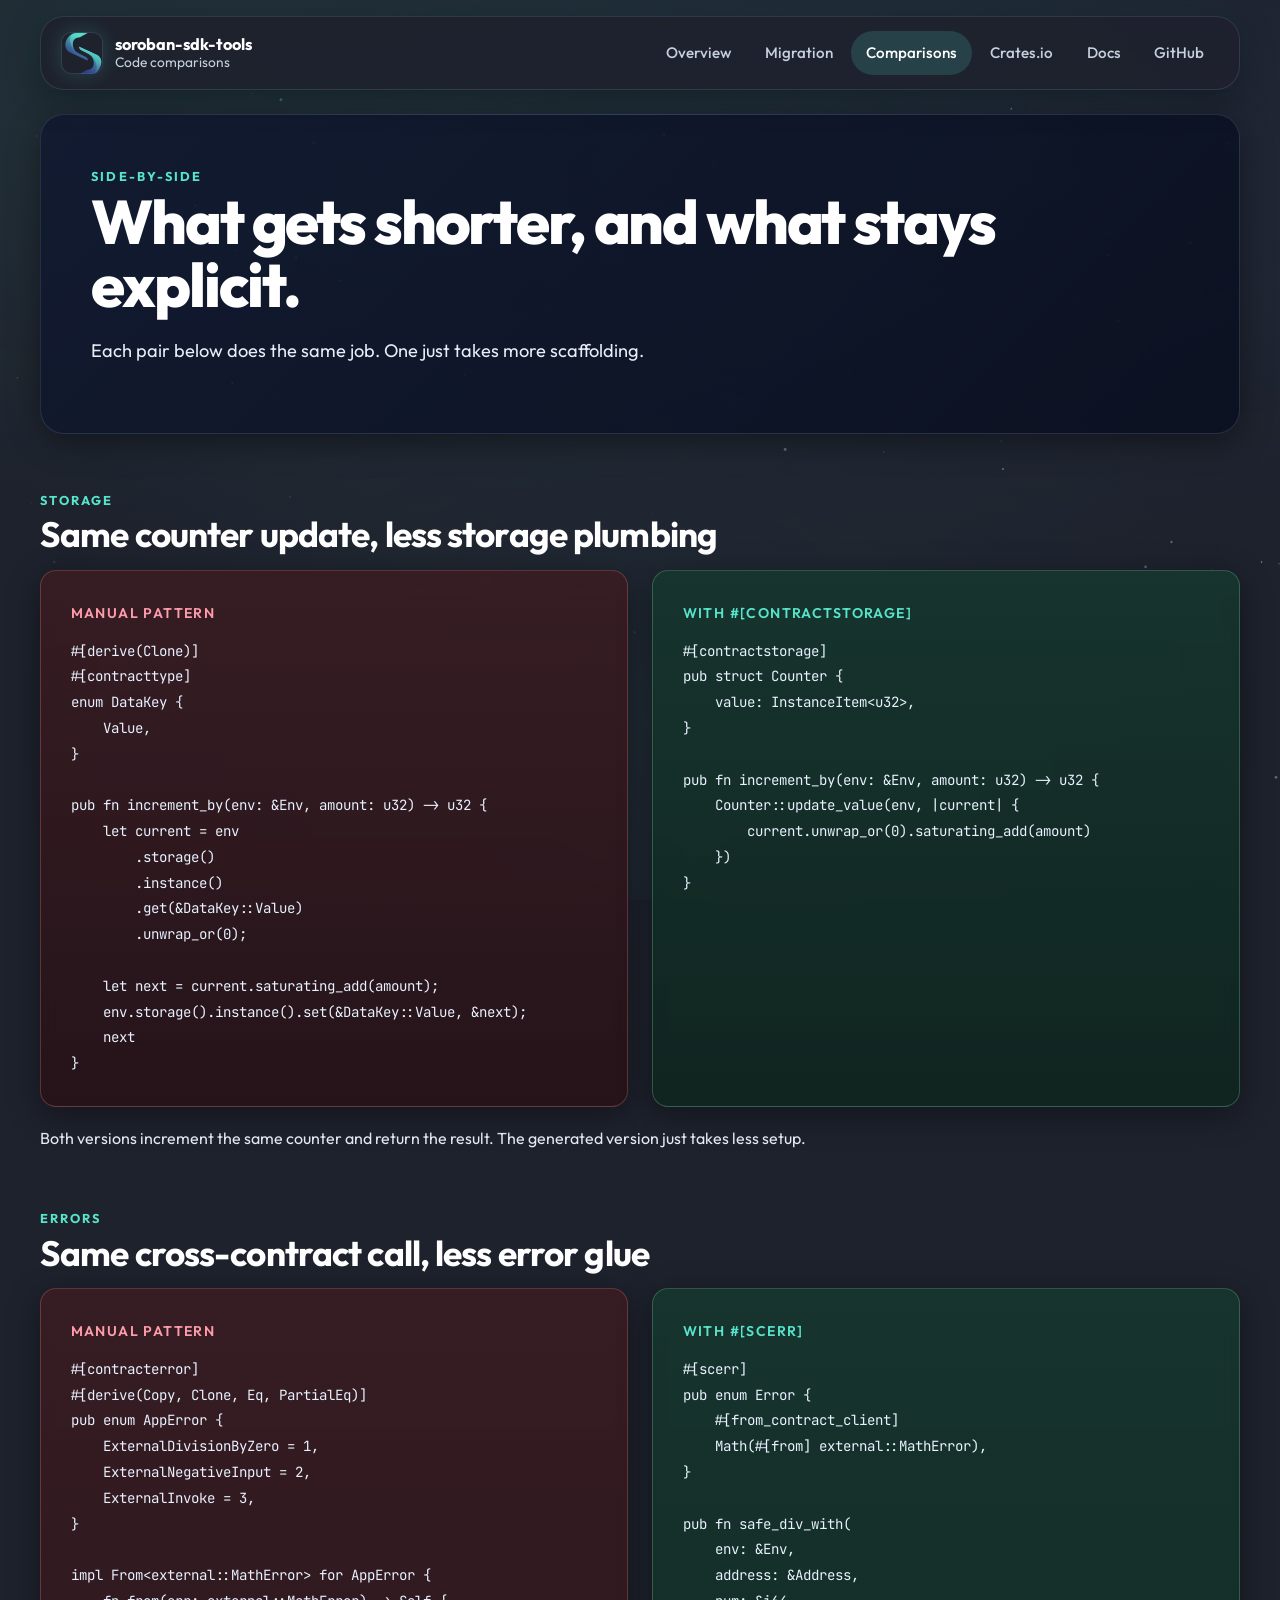
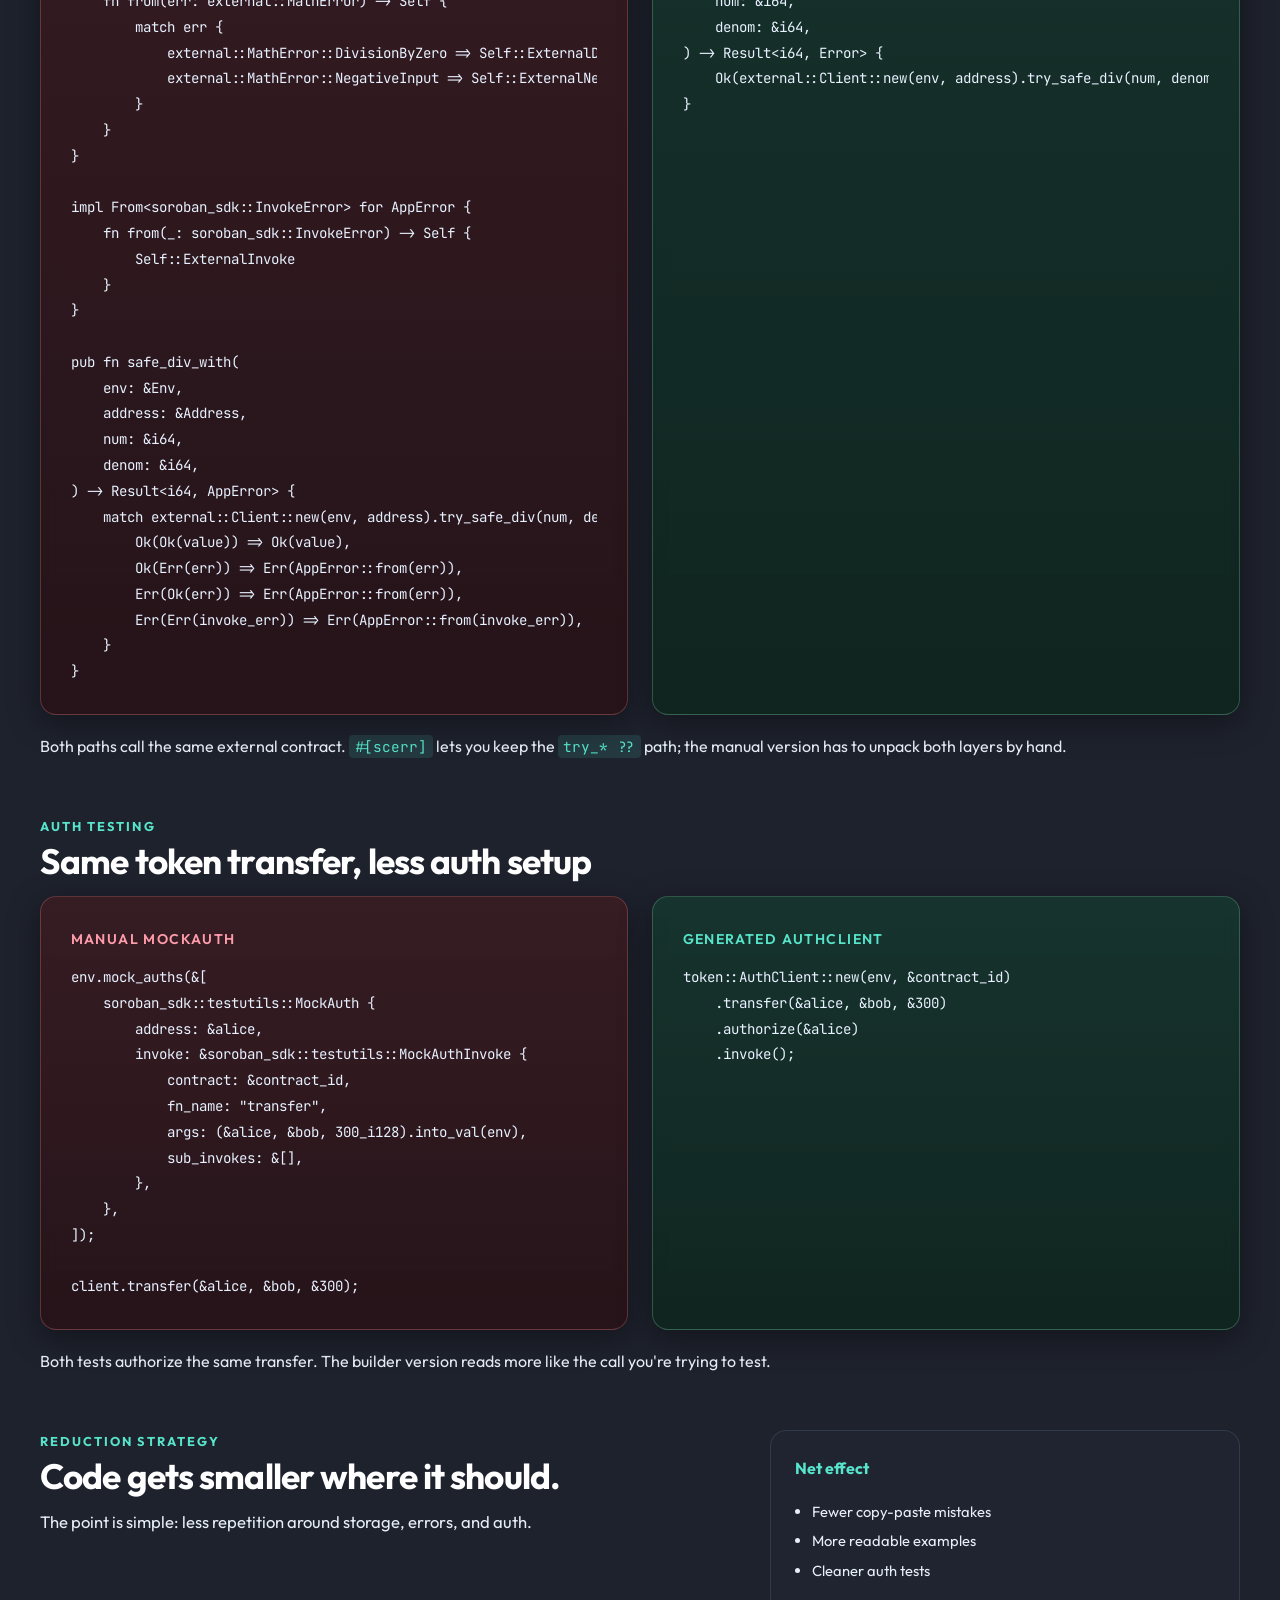
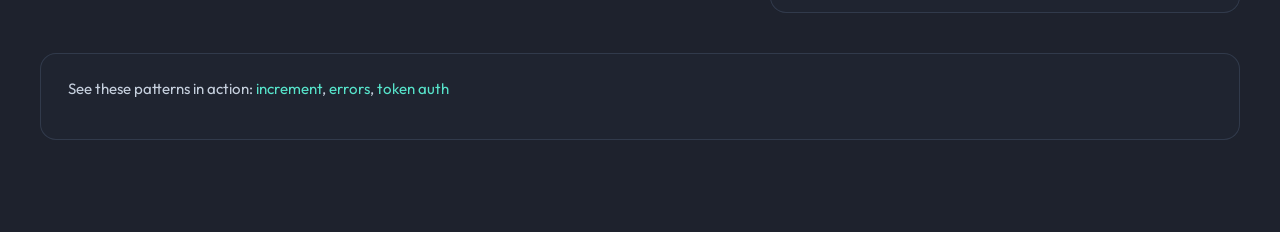
==== commit da5e015f: "Relax docs spacing and copy" ====
--- a/docs/examples.html
+++ b/docs/examples.html
@@ -41,7 +41,7 @@
         <p class="eyebrow">Side-by-side</p>
         <h1>What gets shorter, and what stays explicit.</h1>
         <p>
-          Each pair below shows the same behavior with less ceremony.
+          Each pair below does the same job. One just takes more scaffolding.
         </p>
       </section>
 
@@ -86,7 +86,7 @@
           </article>
         </div>
         <p class="comparison-note">
-          Both versions increment the same counter and return the result. The generated version drops the boilerplate.
+          Both versions increment the same counter and return the result. The generated version just takes less setup.
         </p>
       </section>
 
@@ -154,7 +154,7 @@
           </article>
         </div>
         <p class="comparison-note">
-          Both paths call the same external contract. <code>#[scerr]</code> keeps the <code>try_* ??</code> path; the manual version has to spell out both layers.
+          Both paths call the same external contract. <code>#[scerr]</code> lets you keep the <code>try_* ??</code> path; the manual version has to unpack both layers by hand.
         </p>
       </section>
 
@@ -189,7 +189,7 @@
           </article>
         </div>
         <p class="comparison-note">
-          Both tests authorize the same transfer. The builder version removes the nested auth structure.
+          Both tests authorize the same transfer. The builder version reads more like the call you're trying to test.
         </p>
       </section>
 
@@ -198,7 +198,7 @@
           <p class="eyebrow">Reduction strategy</p>
           <h2>Code gets smaller where it should.</h2>
           <p>
-            The goal is simple: less repetition around storage, errors, and auth.
+            The point is simple: less repetition around storage, errors, and auth.
           </p>
         </div>
         <div class="callout">
--- a/docs/styles.css
+++ b/docs/styles.css
@@ -80,7 +80,7 @@
   z-index: 1;
   width: min(calc(100% - 2rem), var(--site-width));
   margin: 0 auto;
-  padding: 1rem 0 4.5rem;
+  padding: 1rem 0 5.75rem;
 }
 
 /* ── links ── */
@@ -221,7 +221,7 @@
   margin: 0 auto;
   display: grid;
   grid-template-columns: minmax(0, 1.02fr) minmax(19rem, 0.98fr);
-  gap: 2.4rem;
+  gap: 3.4rem;
   align-items: center;
 }
 
@@ -237,8 +237,8 @@
 }
 
 .page-hero {
-  padding: 2.85rem;
-  margin-bottom: 2rem;
+  padding: 3.15rem;
+  margin-bottom: 2.85rem;
   border: 1px solid var(--line);
   border-radius: var(--radius-xl);
   background: linear-gradient(135deg, rgba(16, 24, 48, 0.85), rgba(10, 16, 32, 0.9));
@@ -299,7 +299,7 @@
   display: flex;
   flex-wrap: wrap;
   gap: 0.75rem;
-  margin: 1.5rem 0 1.8rem;
+  margin: 1.85rem 0 2.2rem;
 }
 
 .button {
@@ -405,8 +405,8 @@
 .hero-proof {
   display: grid;
   grid-template-columns: repeat(3, minmax(0, 1fr));
-  gap: 1rem;
-  margin: 1.5rem 0 0;
+  gap: 1.5rem;
+  margin: 2rem 0 0;
 }
 
 .hero-proof div {
@@ -432,7 +432,7 @@
 
 .hero-visual {
   position: relative;
-  padding: 1.35rem;
+  padding: 1.7rem;
   border: 1px solid rgba(84, 100, 126, 0.38);
   border-radius: 1.75rem;
   background: linear-gradient(180deg, rgba(9, 14, 28, 0.84), rgba(9, 14, 28, 0.58));
@@ -487,8 +487,8 @@
 .hero-signals {
   display: grid;
   grid-template-columns: repeat(3, minmax(0, 1fr));
-  gap: 0.85rem;
-  margin-top: 1rem;
+  gap: 1.25rem;
+  margin-top: 1.35rem;
 }
 
 .signal {
@@ -512,7 +512,7 @@
 }
 
 /* ── section layout ── */
-.section, .section-grid { margin-top: 2.4rem; }
+.section, .section-grid { margin-top: 3.4rem; }
 
 .section-grid {
   display: grid;
@@ -558,19 +558,19 @@
 /* ── homepage support sections ── */
 .section-heading-wide {
   max-width: 52rem;
-  margin-bottom: 1.35rem;
+  margin-bottom: 1.8rem;
 }
 
 .capability-band {
-  padding-top: 0.4rem;
+  padding-top: 0.9rem;
 }
 
 .capability-grid {
   display: grid;
   grid-template-columns: repeat(3, minmax(0, 1fr));
-  gap: 1.6rem;
+  gap: 2.4rem;
   border-top: 1px solid rgba(84, 100, 126, 0.34);
-  padding-top: 1.35rem;
+  padding-top: 1.9rem;
 }
 
 .capability h3 {
@@ -588,8 +588,8 @@
 .story-section {
   display: grid;
   grid-template-columns: minmax(0, 1.12fr) minmax(18rem, 0.88fr);
-  gap: 2rem;
-  padding-top: 0.8rem;
+  gap: 3rem;
+  padding-top: 1.35rem;
   border-top: 1px solid rgba(84, 100, 126, 0.34);
 }
 
@@ -602,11 +602,11 @@
 
 .story-rail {
   display: grid;
-  gap: 1.1rem;
+  gap: 1.8rem;
 }
 
 .rail-block {
-  padding: 1.25rem 0 0;
+  padding: 1.6rem 0 0;
   border-top: 1px solid rgba(84, 100, 126, 0.34);
 }
 
@@ -653,7 +653,7 @@
 .path-grid {
   display: grid;
   grid-template-columns: repeat(3, minmax(0, 1fr));
-  gap: 1rem;
+  gap: 1.75rem;
 }
 
 .section-heading { margin-bottom: 1rem; }
@@ -666,7 +666,7 @@
 
 .path-card {
   display: block;
-  padding: 1.5rem 0 1.1rem;
+  padding: 2rem 0 1.5rem;
   border-top: 1px solid rgba(84, 100, 126, 0.34);
   border-bottom: 1px solid transparent;
   border-radius: 0;
@@ -696,7 +696,7 @@
 
 /* ── checklist section ── */
 .checklist-section {
-  padding: 2rem 2.5rem;
+  padding: 2.5rem 2.85rem;
   border: 1px solid var(--line);
   border-radius: var(--radius-xl);
   background: var(--bg-card);
@@ -716,11 +716,11 @@
 .content-grid {
   display: grid;
   grid-template-columns: repeat(2, minmax(0, 1fr));
-  gap: 1rem;
+  gap: 1.5rem;
 }
 
 .content-card {
-  padding: 1.5rem;
+  padding: 1.8rem;
   border: 1px solid var(--line);
   border-radius: var(--radius-lg);
   background: var(--bg-card);
@@ -734,8 +734,8 @@
 
 /* ── migration steps ── */
 .migration-step {
-  margin-top: 1.2rem;
-  padding-top: 1.2rem;
+  margin-top: 1.65rem;
+  padding-top: 1.5rem;
   border-top: 1px solid var(--line);
 }
 
@@ -749,11 +749,11 @@
 .comparison-grid {
   display: grid;
   grid-template-columns: repeat(2, minmax(0, 1fr));
-  gap: 1rem;
+  gap: 1.5rem;
 }
 
 .code-panel {
-  padding: 1.5rem;
+  padding: 1.85rem;
   border: 1px solid var(--line);
   border-radius: var(--radius-lg);
   overflow: hidden;
@@ -797,7 +797,7 @@
 }
 
 .comparison-note {
-  margin: 0.8rem 0 0;
+  margin: 1.15rem 0 0;
   color: var(--text);
   font-size: 1rem;
 }
@@ -816,7 +816,7 @@
 
 /* ── callout banner ── */
 .callout-banner {
-  padding: 2rem 2.5rem;
+  padding: 2.5rem 2.85rem;
   border: 1px solid var(--line);
   border-radius: var(--radius-xl);
   background:
@@ -842,7 +842,7 @@
 /* ── footer ── */
 .site-footer {
   margin-top: 2.5rem;
-  padding: 1.2rem 1.5rem;
+  padding: 1.35rem 1.7rem;
   border: 1px solid var(--line);
   border-radius: var(--radius-lg);
   background: var(--bg-card);
@@ -875,11 +875,11 @@
   }
 
   .hero, .page-hero, .checklist-section, .callout-banner {
-    padding: 1.5rem;
+    padding: 1.9rem;
   }
 
   .hero-home {
-    padding: 2.4rem 0 3rem;
+    padding: 2.8rem 0 3.4rem;
   }
 
   .hero h1 { font-size: clamp(2.2rem, 10vw, 3.4rem); }
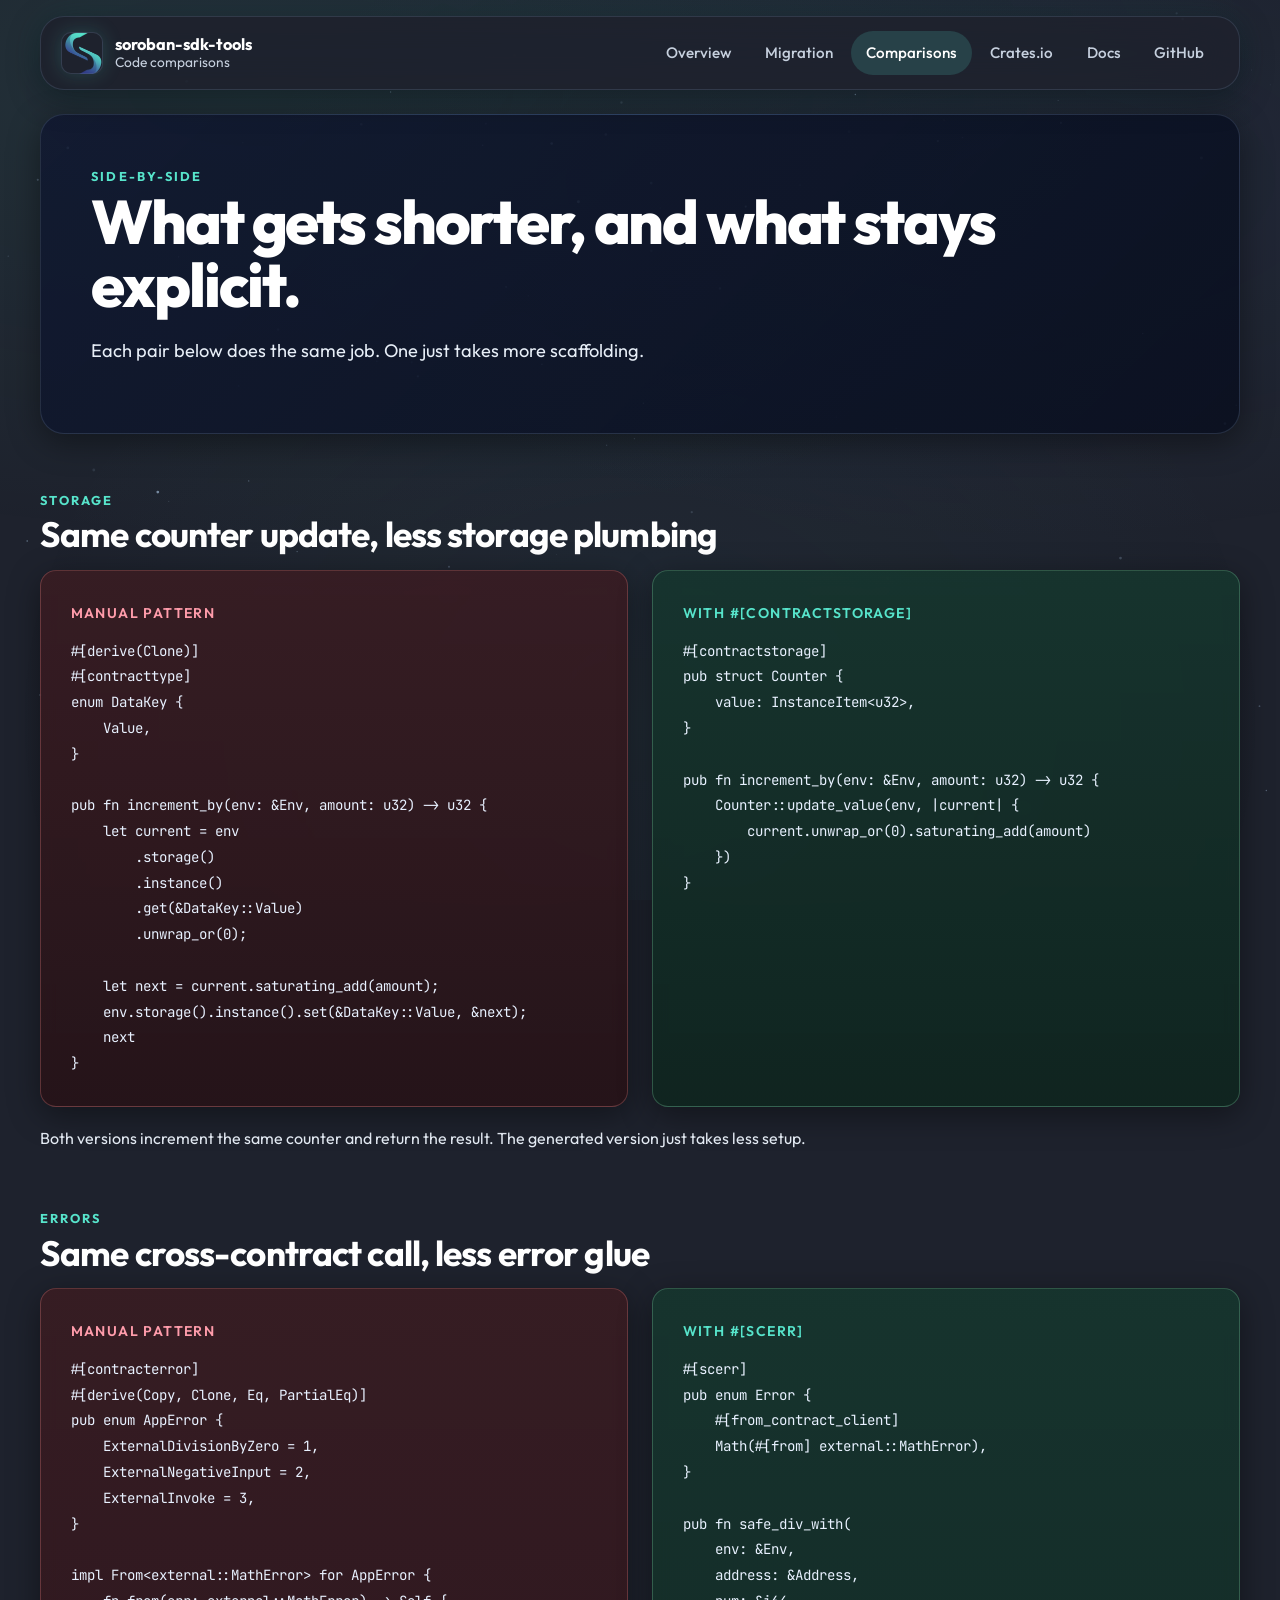
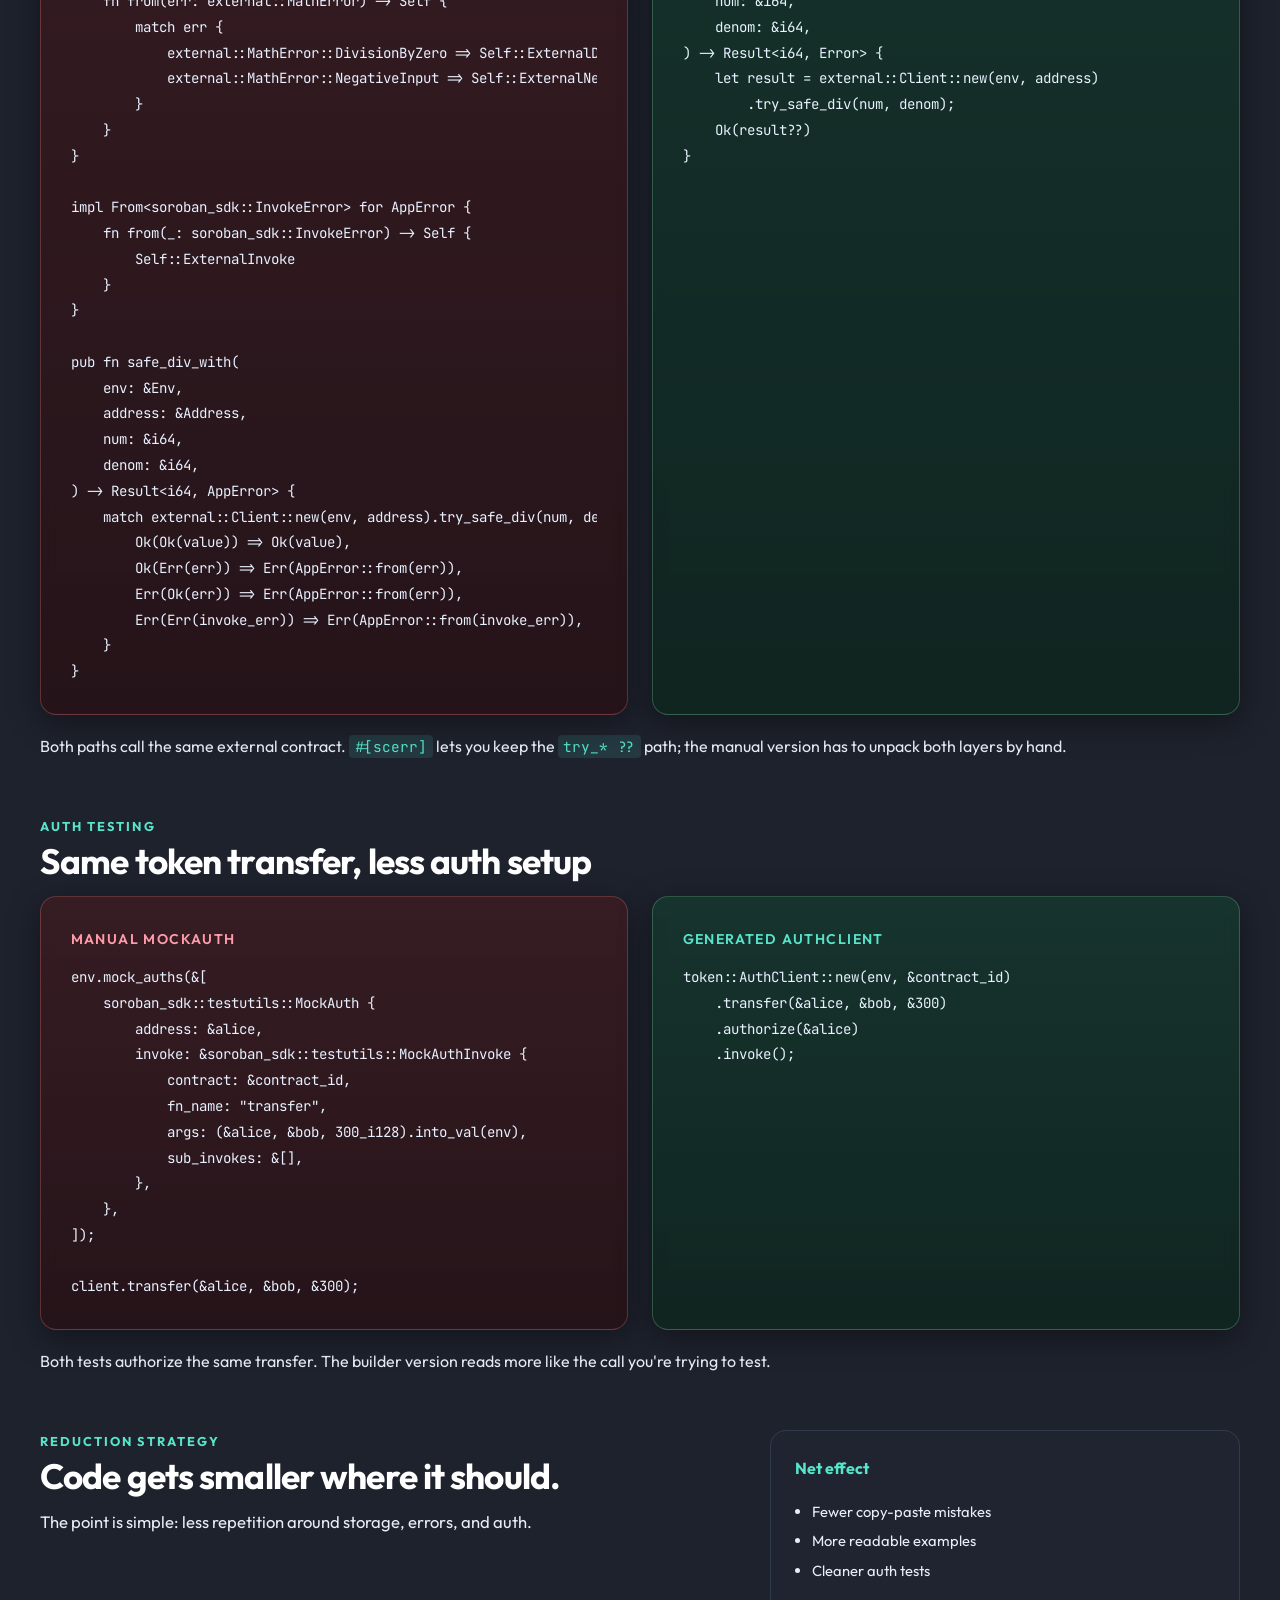
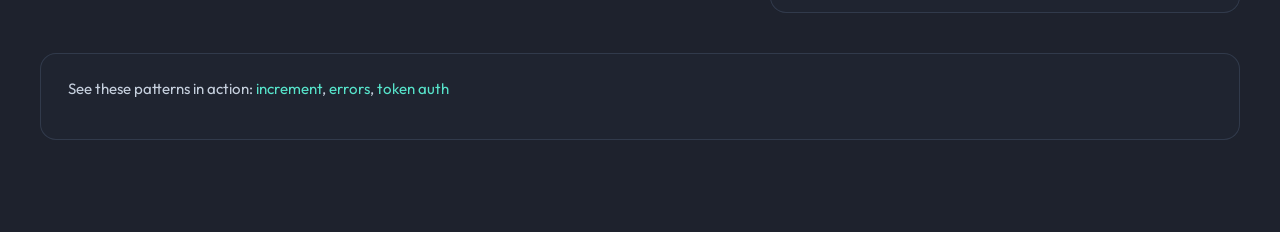
==== commit 3d7b5504: "Improve error comparison readability" ====
--- a/docs/examples.html
+++ b/docs/examples.html
@@ -149,7 +149,9 @@
     num: &amp;i64,
     denom: &amp;i64,
 ) -&gt; Result&lt;i64, Error&gt; {
-    Ok(external::Client::new(env, address).try_safe_div(num, denom)??)
+    let result = external::Client::new(env, address)
+        .try_safe_div(num, denom);
+    Ok(result??)
 }</code></pre>
           </article>
         </div>
--- a/docs/styles.css
+++ b/docs/styles.css
@@ -187,7 +187,7 @@
   margin-top: 0.25rem;
   margin-left: calc(50% - 50vw);
   margin-right: calc(50% - 50vw);
-  padding: 4rem 0 4.5rem;
+  padding: 2.2rem 0 4.5rem;
   border: 0;
   border-radius: 0;
   background:
@@ -222,7 +222,7 @@
   display: grid;
   grid-template-columns: minmax(0, 1.02fr) minmax(19rem, 0.98fr);
   gap: 3.4rem;
-  align-items: center;
+  align-items: start;
 }
 
 .hero::after {
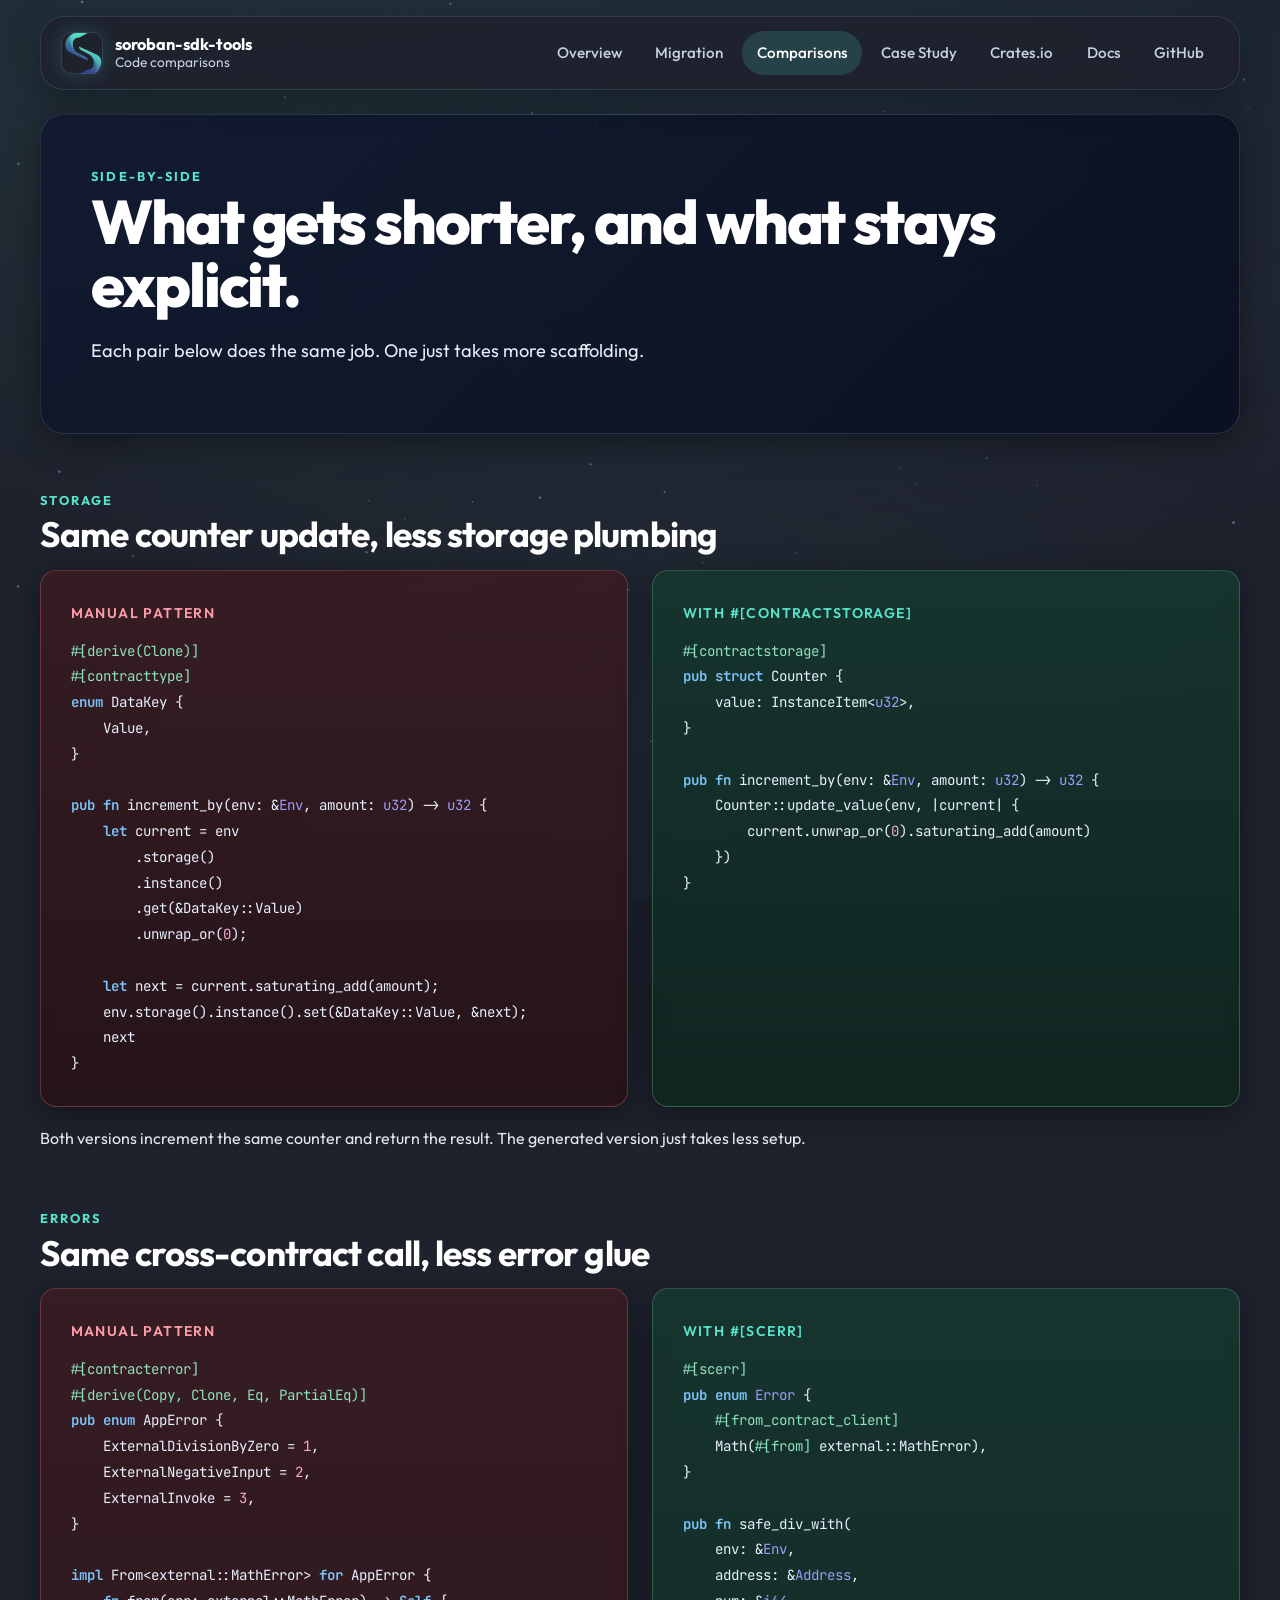
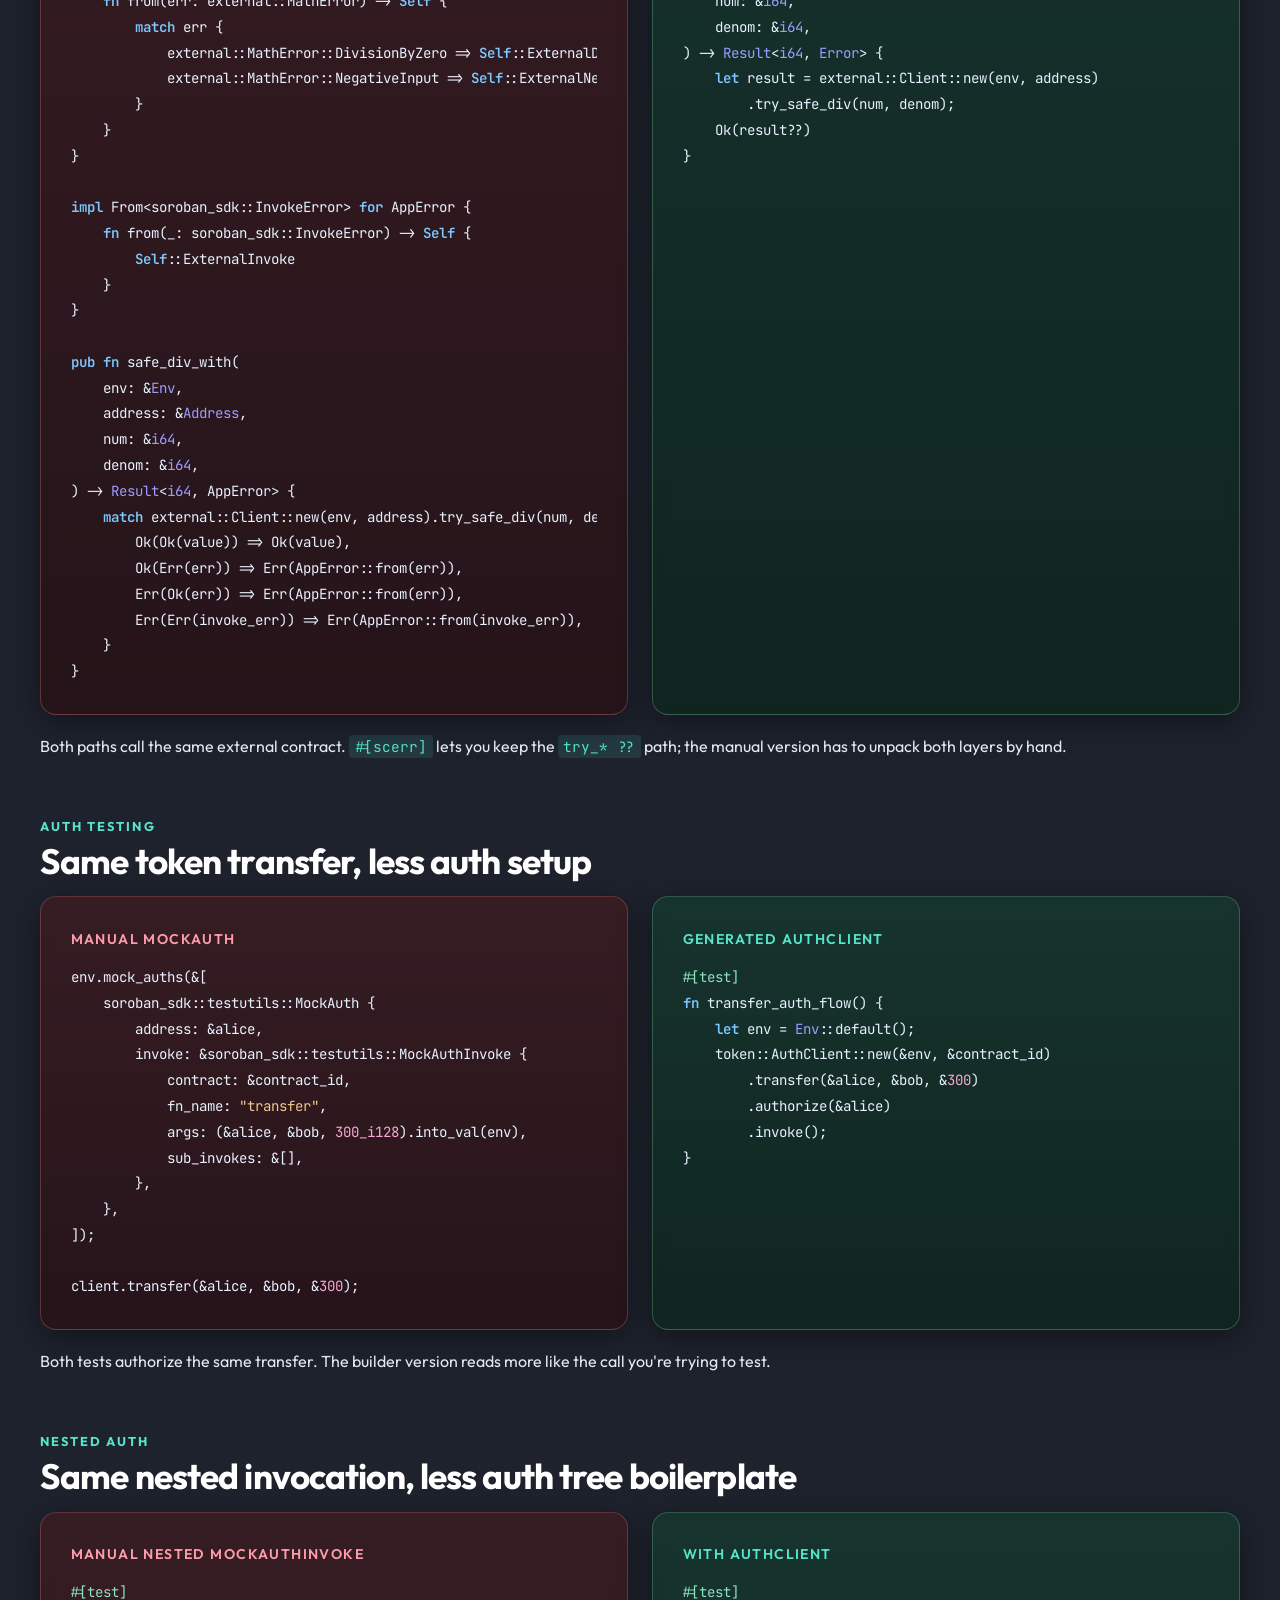
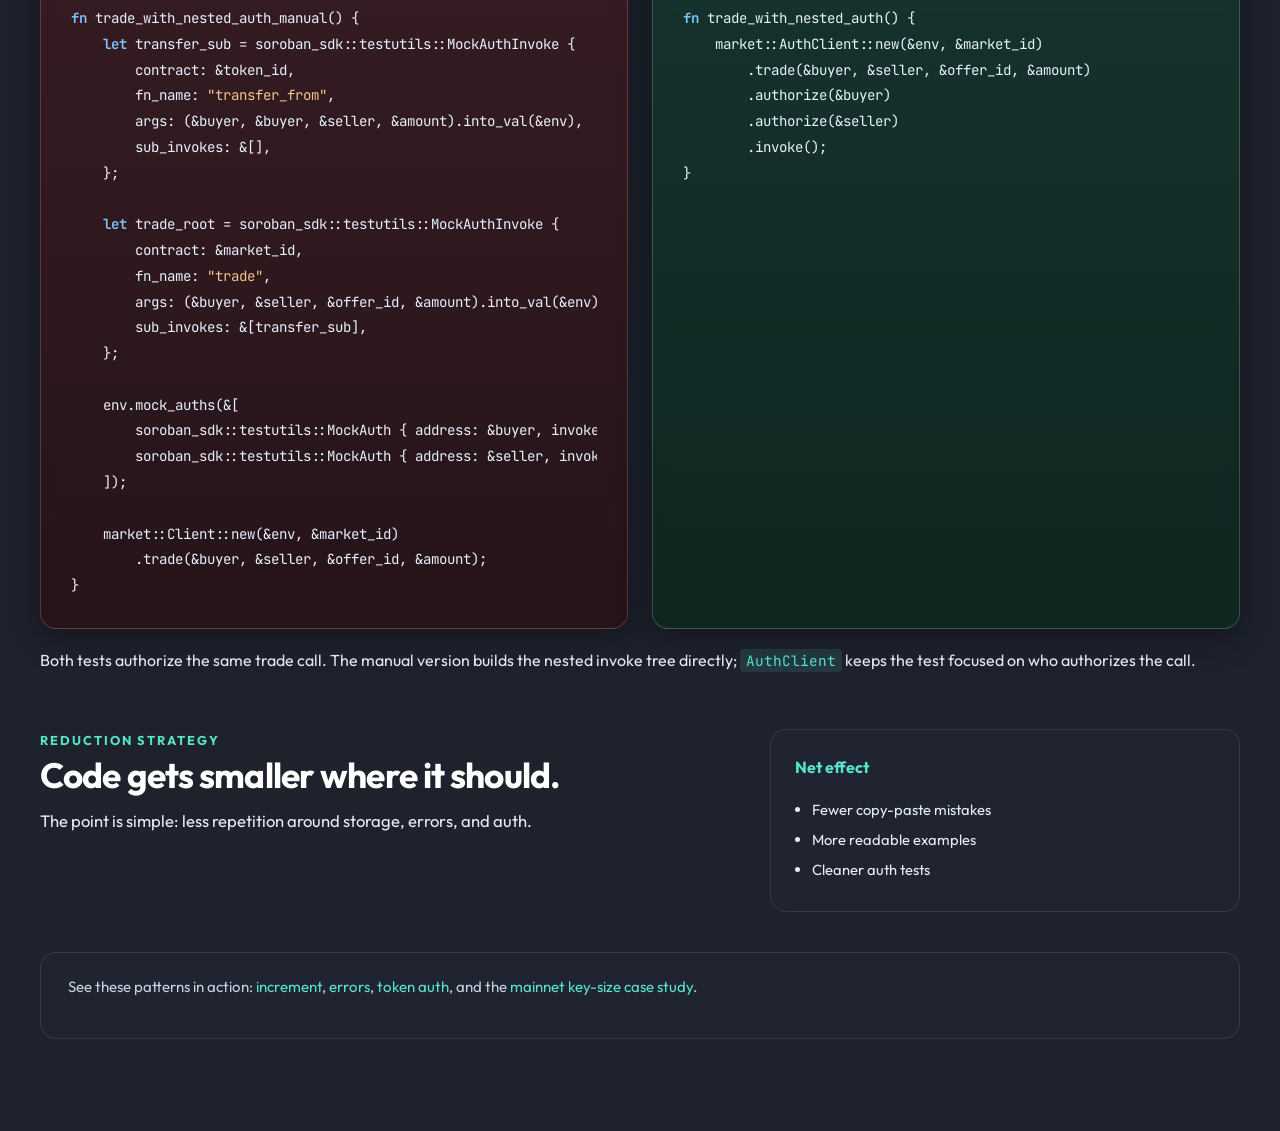
==== commit 82860646: "Add mainnet storage case study site" ====
--- a/docs/examples.html
+++ b/docs/examples.html
@@ -30,6 +30,7 @@
         <a href="index.html">Overview</a>
         <a href="migration.html">Migration</a>
         <a href="examples.html">Comparisons</a>
+        <a href="case-study.html">Case Study</a>
         <a href="https://crates.io/crates/soroban-sdk-tools" rel="noopener">Crates.io</a>
         <a href="https://docs.rs/soroban-sdk-tools/latest/soroban_sdk_tools/" rel="noopener">Docs</a>
         <a href="https://github.com/BlaineHeffron/soroban-sdk-tools" rel="noopener">GitHub</a>
@@ -53,7 +54,7 @@
         <div class="comparison-grid">
           <article class="code-panel">
             <h3>Manual pattern</h3>
-            <pre><code>#[derive(Clone)]
+            <pre><code class="language-rust">#[derive(Clone)]
 #[contracttype]
 enum DataKey {
     Value,
@@ -73,7 +74,7 @@
           </article>
           <article class="code-panel">
             <h3>With #[contractstorage]</h3>
-            <pre><code>#[contractstorage]
+            <pre><code class="language-rust">#[contractstorage]
 pub struct Counter {
     value: InstanceItem&lt;u32&gt;,
 }
@@ -98,7 +99,7 @@
         <div class="comparison-grid">
           <article class="code-panel">
             <h3>Manual pattern</h3>
-            <pre><code>#[contracterror]
+            <pre><code class="language-rust">#[contracterror]
 #[derive(Copy, Clone, Eq, PartialEq)]
 pub enum AppError {
     ExternalDivisionByZero = 1,
@@ -137,7 +138,7 @@
           </article>
           <article class="code-panel">
             <h3>With #[scerr]</h3>
-            <pre><code>#[scerr]
+            <pre><code class="language-rust">#[scerr]
 pub enum Error {
     #[from_contract_client]
     Math(#[from] external::MathError),
@@ -168,7 +169,7 @@
         <div class="comparison-grid">
           <article class="code-panel">
             <h3>Manual MockAuth</h3>
-            <pre><code>env.mock_auths(&amp;[
+            <pre><code class="language-rust">env.mock_auths(&amp;[
     soroban_sdk::testutils::MockAuth {
         address: &amp;alice,
         invoke: &amp;soroban_sdk::testutils::MockAuthInvoke {
@@ -184,14 +185,68 @@
           </article>
           <article class="code-panel">
             <h3>Generated AuthClient</h3>
-            <pre><code>token::AuthClient::new(env, &amp;contract_id)
-    .transfer(&amp;alice, &amp;bob, &amp;300)
-    .authorize(&amp;alice)
-    .invoke();</code></pre>
+            <pre><code class="language-rust">#[test]
+fn transfer_auth_flow() {
+    let env = Env::default();
+    token::AuthClient::new(&amp;env, &amp;contract_id)
+        .transfer(&amp;alice, &amp;bob, &amp;300)
+        .authorize(&amp;alice)
+        .invoke();
+}</code></pre>
           </article>
         </div>
         <p class="comparison-note">
           Both tests authorize the same transfer. The builder version reads more like the call you're trying to test.
+        </p>
+      </section>
+
+      <section class="section comparison-section reveal">
+        <div class="section-heading">
+          <p class="eyebrow">Nested auth</p>
+          <h2>Same nested invocation, less auth tree boilerplate</h2>
+        </div>
+        <div class="comparison-grid">
+          <article class="code-panel">
+            <h3>Manual nested MockAuthInvoke</h3>
+            <pre><code class="language-rust">#[test]
+fn trade_with_nested_auth_manual() {
+    let transfer_sub = soroban_sdk::testutils::MockAuthInvoke {
+        contract: &amp;token_id,
+        fn_name: "transfer_from",
+        args: (&amp;buyer, &amp;buyer, &amp;seller, &amp;amount).into_val(&amp;env),
+        sub_invokes: &amp;[],
+    };
+
+    let trade_root = soroban_sdk::testutils::MockAuthInvoke {
+        contract: &amp;market_id,
+        fn_name: "trade",
+        args: (&amp;buyer, &amp;seller, &amp;offer_id, &amp;amount).into_val(&amp;env),
+        sub_invokes: &amp;[transfer_sub],
+    };
+
+    env.mock_auths(&amp;[
+        soroban_sdk::testutils::MockAuth { address: &amp;buyer, invoke: &amp;trade_root },
+        soroban_sdk::testutils::MockAuth { address: &amp;seller, invoke: &amp;trade_root },
+    ]);
+
+    market::Client::new(&amp;env, &amp;market_id)
+        .trade(&amp;buyer, &amp;seller, &amp;offer_id, &amp;amount);
+}</code></pre>
+          </article>
+          <article class="code-panel">
+            <h3>With AuthClient</h3>
+            <pre><code class="language-rust">#[test]
+fn trade_with_nested_auth() {
+    market::AuthClient::new(&amp;env, &amp;market_id)
+        .trade(&amp;buyer, &amp;seller, &amp;offer_id, &amp;amount)
+        .authorize(&amp;buyer)
+        .authorize(&amp;seller)
+        .invoke();
+}</code></pre>
+          </article>
+        </div>
+        <p class="comparison-note">
+          Both tests authorize the same trade call. The manual version builds the nested invoke tree directly; <code>AuthClient</code> keeps the test focused on who authorizes the call.
         </p>
       </section>
 
@@ -215,7 +270,7 @@
     </main>
 
     <footer class="site-footer">
-      <p>See these patterns in action: <a href="https://github.com/BlaineHeffron/soroban-sdk-tools/tree/main/examples/increment">increment</a>, <a href="https://github.com/BlaineHeffron/soroban-sdk-tools/tree/main/examples/errors">errors</a>, <a href="https://github.com/BlaineHeffron/soroban-sdk-tools/tree/main/examples/auth/token">token auth</a></p>
+      <p>See these patterns in action: <a href="https://github.com/BlaineHeffron/soroban-sdk-tools/tree/main/examples/increment">increment</a>, <a href="https://github.com/BlaineHeffron/soroban-sdk-tools/tree/main/examples/errors">errors</a>, <a href="https://github.com/BlaineHeffron/soroban-sdk-tools/tree/main/examples/auth/token">token auth</a>, and the <a href="case-study.html">mainnet key-size case study</a>.</p>
     </footer>
   </div>
   <script src="script.js"></script>
--- a/docs/styles.css
+++ b/docs/styles.css
@@ -36,6 +36,15 @@
   --copy-width: 1240px;
   --mono: "JetBrains Mono", "Fira Code", "Cascadia Code", monospace;
   --sans: "Outfit", system-ui, -apple-system, sans-serif;
+  --rust-keyword: #7dc8ff;
+  --rust-type: #9d9dff;
+  --rust-macro: #5eead4;
+  --rust-string: #f4c58f;
+  --rust-comment: #8f9bb3;
+  --rust-number: #f9a8d4;
+  --rust-bool: #f39bc1;
+  --rust-attr: #8de2bf;
+  --rust-lifetime: #f8d17a;
 }
 
 *, *::before, *::after { box-sizing: border-box; }
@@ -91,6 +100,15 @@
 code, pre { font-family: var(--mono); }
 code { font-size: 0.9em; color: var(--accent); background: rgba(87, 228, 203, 0.12); padding: 0.15em 0.4em; border-radius: 4px; }
 pre code { background: none; padding: 0; color: inherit; font-size: 0.92rem; }
+pre code .tok-comment { color: var(--rust-comment); font-style: italic; }
+pre code .tok-string { color: var(--rust-string); }
+pre code .tok-number { color: var(--rust-number); }
+pre code .tok-bool { color: var(--rust-bool); font-weight: 600; }
+pre code .tok-keyword { color: var(--rust-keyword); font-weight: 600; }
+pre code .tok-type { color: var(--rust-type); }
+pre code .tok-macro { color: var(--rust-macro); }
+pre code .tok-attribute { color: var(--rust-attr); }
+pre code .tok-lifetime { color: var(--rust-lifetime); }
 
 h1, h2, h3, h4 { color: var(--text-bright); font-weight: 700; }
 p { margin: 0 0 1rem; }
@@ -802,6 +820,165 @@
   font-size: 1rem;
 }
 
+/* ── case study ── */
+.case-hero {
+  overflow: hidden;
+}
+
+.case-meta {
+  display: flex;
+  flex-wrap: wrap;
+  gap: 0.75rem;
+  margin-top: 1.5rem;
+}
+
+.case-pill {
+  display: inline-flex;
+  align-items: center;
+  gap: 0.5rem;
+  padding: 0.55rem 0.9rem;
+  border: 1px solid var(--line);
+  border-radius: 999px;
+  background: rgba(87, 228, 203, 0.08);
+  color: var(--text);
+  font-size: 0.9rem;
+}
+
+.stats-grid {
+  display: grid;
+  grid-template-columns: repeat(3, minmax(0, 1fr));
+  gap: 1rem;
+}
+
+.stat-panel {
+  padding: 1.6rem;
+  border: 1px solid var(--line);
+  border-radius: var(--radius-lg);
+  background: var(--bg-card);
+  box-shadow: var(--shadow-sm);
+}
+
+.stat-panel h3 {
+  margin: 0.35rem 0 0.5rem;
+  font-size: clamp(1.8rem, 3vw, 2.6rem);
+  line-height: 1;
+  letter-spacing: -0.04em;
+}
+
+.stat-panel p:last-child {
+  margin-bottom: 0;
+  color: var(--text-muted);
+}
+
+.case-grid {
+  display: grid;
+  grid-template-columns: minmax(0, 1.1fr) minmax(18rem, 0.9fr);
+  gap: 2rem;
+  align-items: start;
+}
+
+.insight-stack {
+  display: grid;
+  gap: 1rem;
+}
+
+.insight-panel {
+  padding: 1.4rem 1.5rem;
+  border: 1px solid var(--line);
+  border-radius: var(--radius-lg);
+  background: linear-gradient(180deg, rgba(22, 54, 46, 0.5), rgba(16, 24, 48, 0.5));
+}
+
+.insight-panel h3 {
+  margin: 0 0 0.55rem;
+  font-size: 1rem;
+  color: var(--accent);
+}
+
+.insight-panel p:last-child {
+  margin-bottom: 0;
+}
+
+.table-card {
+  padding: 1.5rem;
+  border: 1px solid var(--line);
+  border-radius: var(--radius-xl);
+  background: var(--bg-card);
+  box-shadow: var(--shadow);
+}
+
+.table-card h3 {
+  margin: 0 0 0.35rem;
+  font-size: 1.1rem;
+}
+
+.table-card p:last-child {
+  color: var(--text-muted);
+}
+
+.measure-table-wrap {
+  overflow-x: auto;
+  margin-top: 1rem;
+}
+
+.measure-table {
+  width: 100%;
+  min-width: 720px;
+  border-collapse: collapse;
+  font-size: 0.95rem;
+}
+
+.measure-table th,
+.measure-table td {
+  padding: 0.9rem 0.95rem;
+  border-bottom: 1px solid var(--line);
+  text-align: left;
+  vertical-align: top;
+}
+
+.measure-table th {
+  color: var(--text-bright);
+  font-size: 0.8rem;
+  letter-spacing: 0.12em;
+  text-transform: uppercase;
+}
+
+.measure-table td {
+  color: var(--text);
+}
+
+.measure-table tr:last-child td {
+  border-bottom: 0;
+}
+
+.measure-table td code {
+  word-break: break-all;
+}
+
+.cite-link {
+  display: inline-block;
+  margin-left: 0.3rem;
+  font-size: 0.72rem;
+  letter-spacing: 0.04em;
+  color: var(--accent);
+  vertical-align: baseline;
+}
+
+.cite-link:hover {
+  color: var(--text-bright);
+}
+
+.method-list,
+.findings-list {
+  margin: 0;
+  padding-left: 1.1rem;
+}
+
+.method-list li,
+.findings-list li {
+  margin-bottom: 0.45rem;
+}
+
 /* ── reveal motion ── */
 .reveal {
   opacity: 0;
@@ -858,8 +1035,10 @@
   .hero-proof,
   .hero-signals,
   .capability-grid,
+  .stats-grid,
   .story-section,
   .two-column,
+  .case-grid,
   .section-grid,
   .content-grid,
   .comparison-grid,
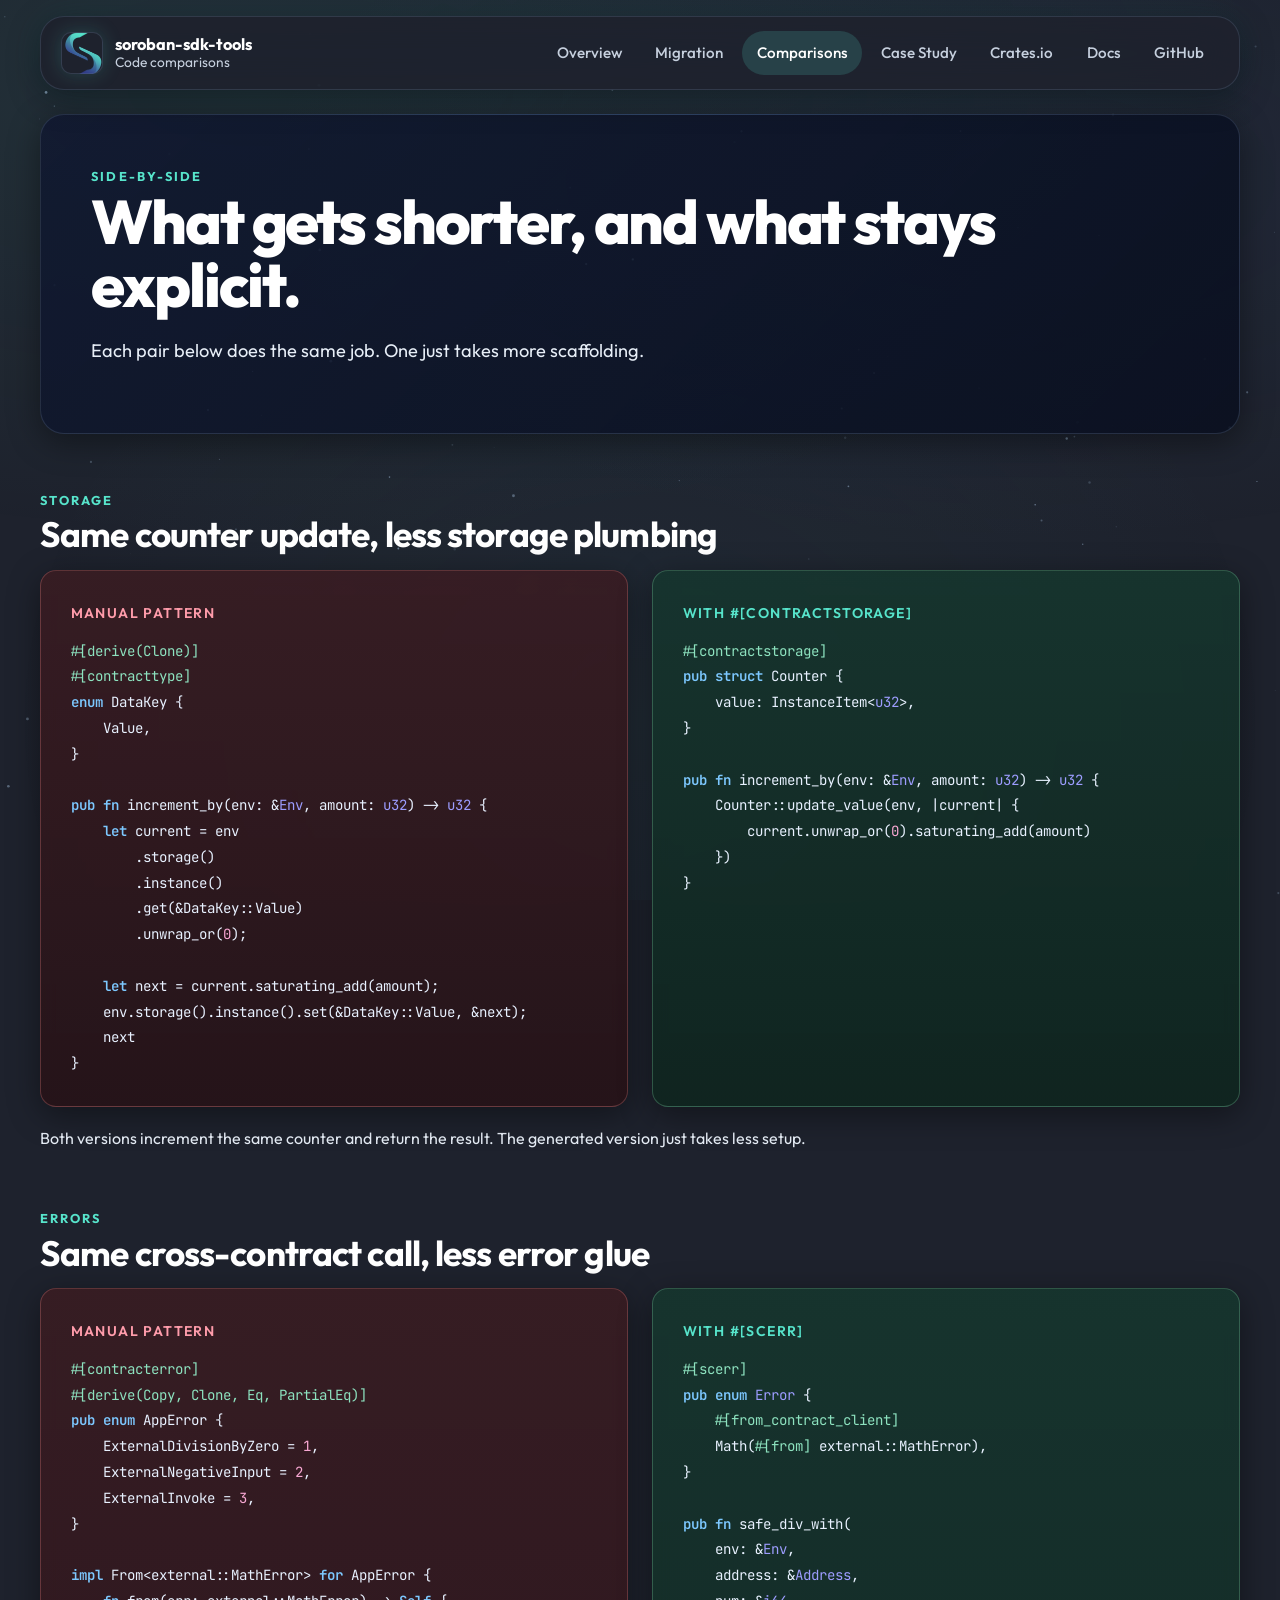
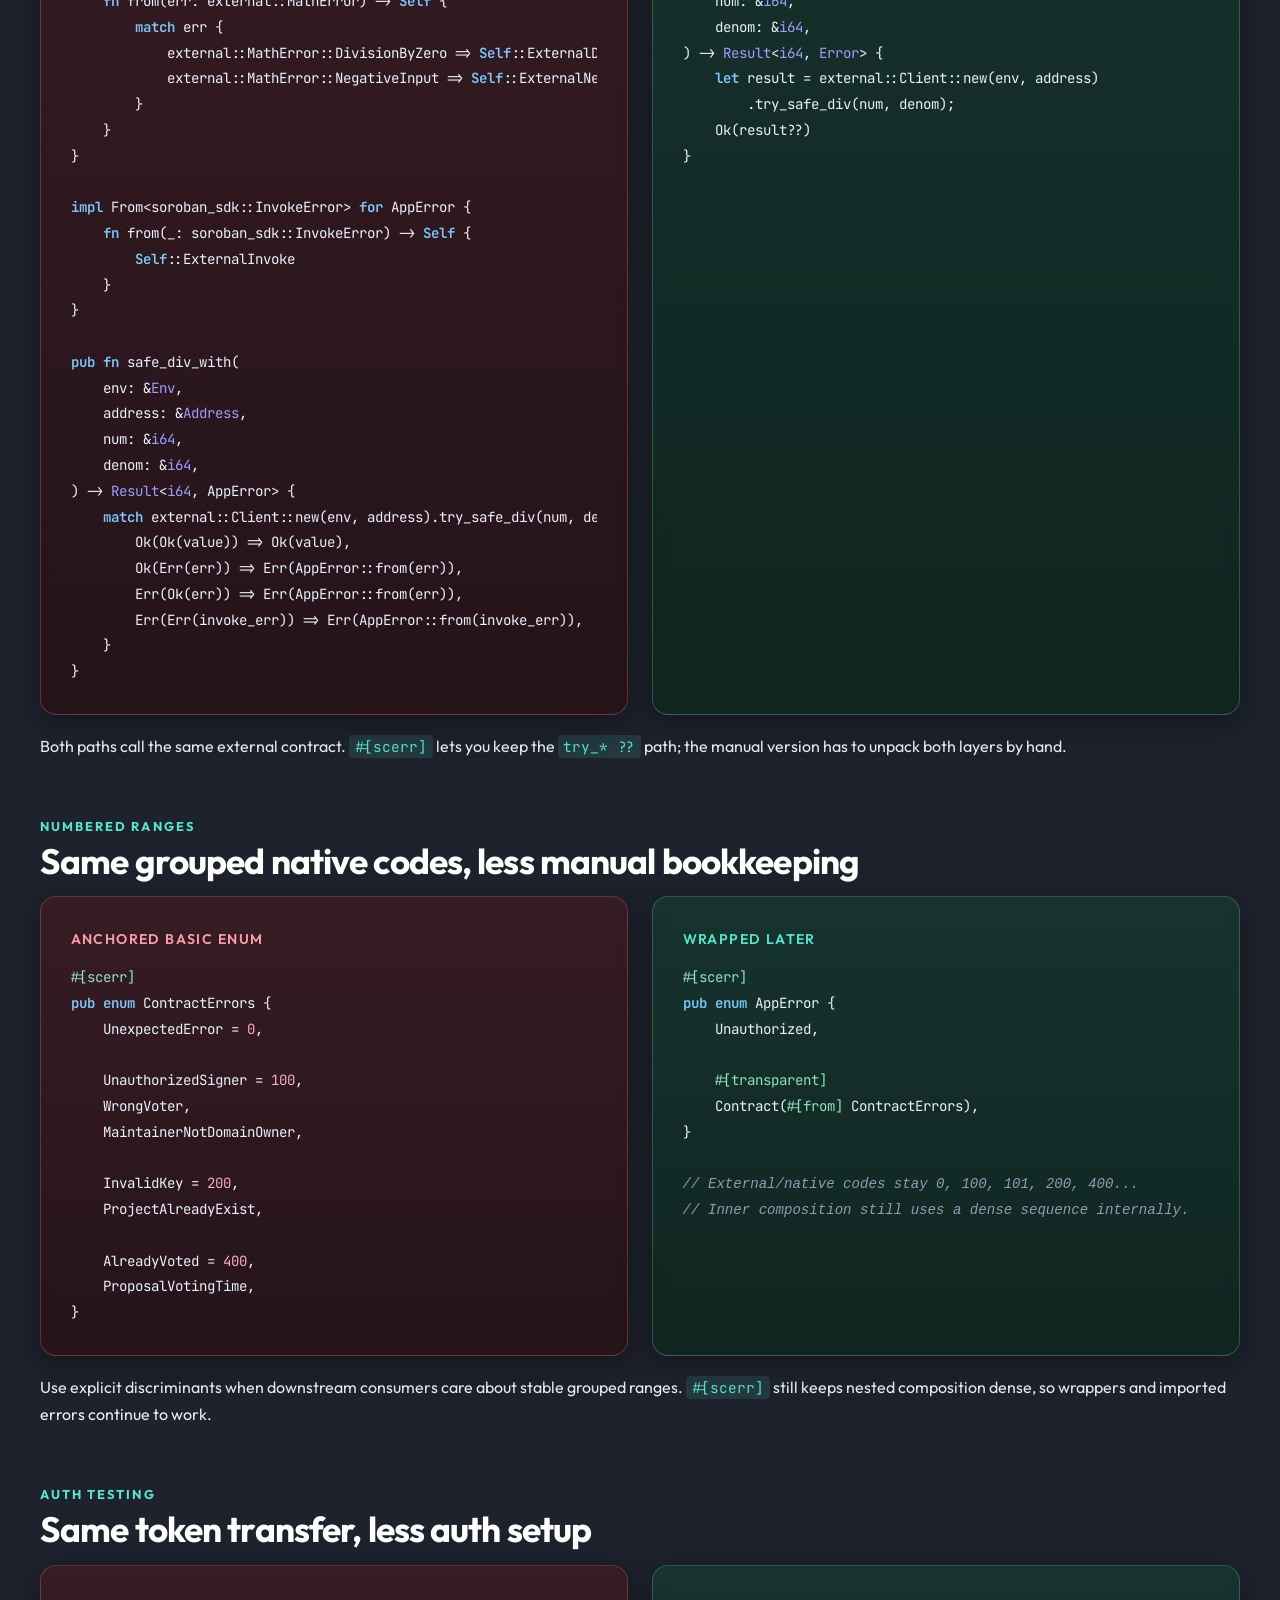
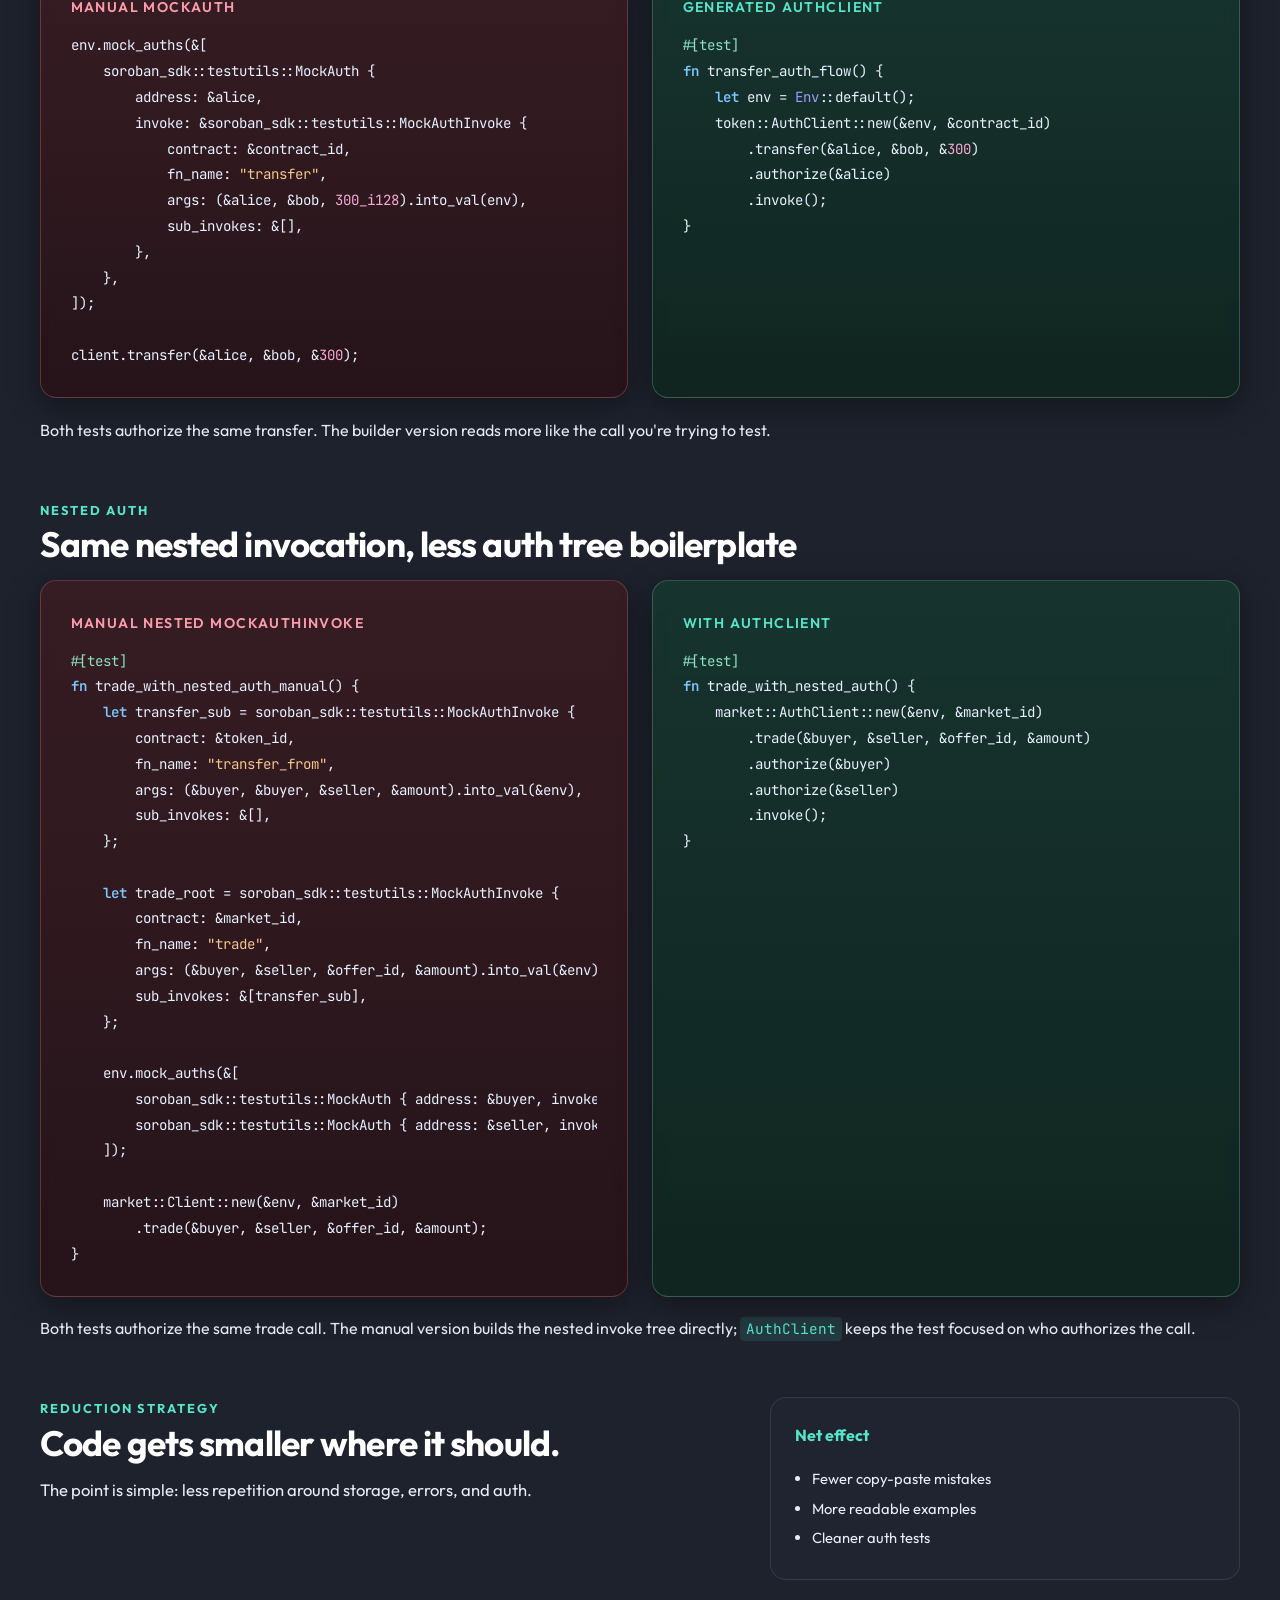
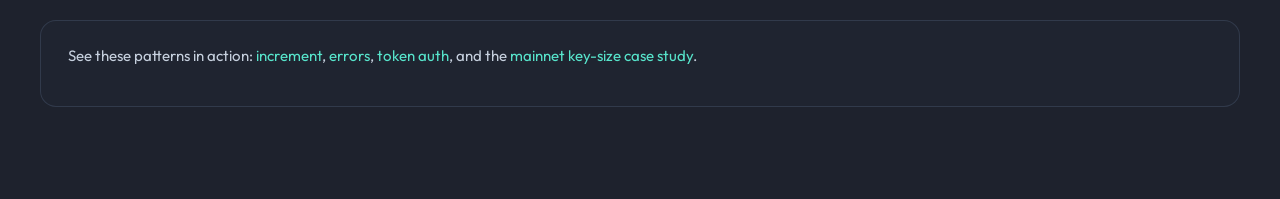
==== commit 2f7ad807: "Add scerr numbered range support" ====
--- a/docs/examples.html
+++ b/docs/examples.html
@@ -163,6 +163,48 @@
 
       <section class="section comparison-section reveal">
         <div class="section-heading">
+          <p class="eyebrow">Numbered ranges</p>
+          <h2>Same grouped native codes, less manual bookkeeping</h2>
+        </div>
+        <div class="comparison-grid">
+          <article class="code-panel">
+            <h3>Anchored basic enum</h3>
+            <pre><code class="language-rust">#[scerr]
+pub enum ContractErrors {
+    UnexpectedError = 0,
+
+    UnauthorizedSigner = 100,
+    WrongVoter,
+    MaintainerNotDomainOwner,
+
+    InvalidKey = 200,
+    ProjectAlreadyExist,
+
+    AlreadyVoted = 400,
+    ProposalVotingTime,
+}</code></pre>
+          </article>
+          <article class="code-panel">
+            <h3>Wrapped later</h3>
+            <pre><code class="language-rust">#[scerr]
+pub enum AppError {
+    Unauthorized,
+
+    #[transparent]
+    Contract(#[from] ContractErrors),
+}
+
+// External/native codes stay 0, 100, 101, 200, 400...
+// Inner composition still uses a dense sequence internally.</code></pre>
+          </article>
+        </div>
+        <p class="comparison-note">
+          Use explicit discriminants when downstream consumers care about stable grouped ranges. <code>#[scerr]</code> still keeps nested composition dense, so wrappers and imported errors continue to work.
+        </p>
+      </section>
+
+      <section class="section comparison-section reveal">
+        <div class="section-heading">
           <p class="eyebrow">Auth testing</p>
           <h2>Same token transfer, less auth setup</h2>
         </div>
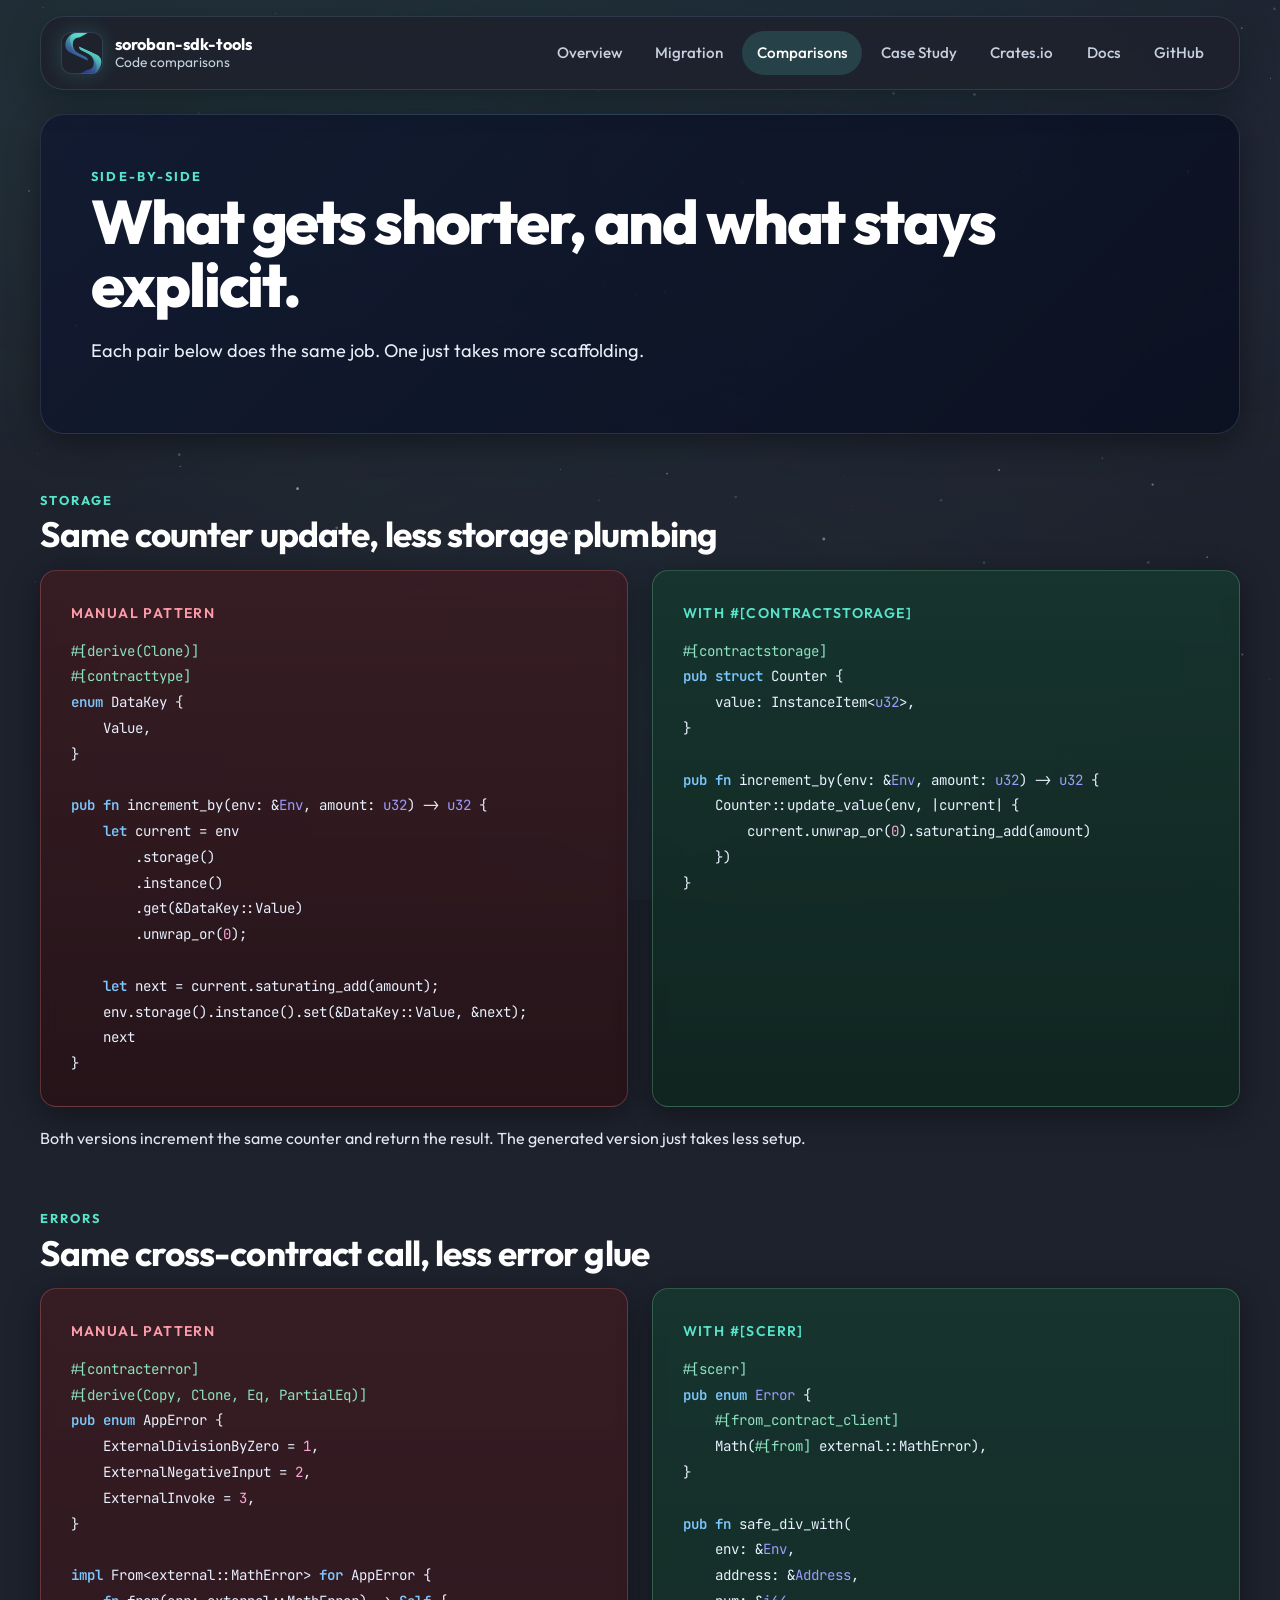
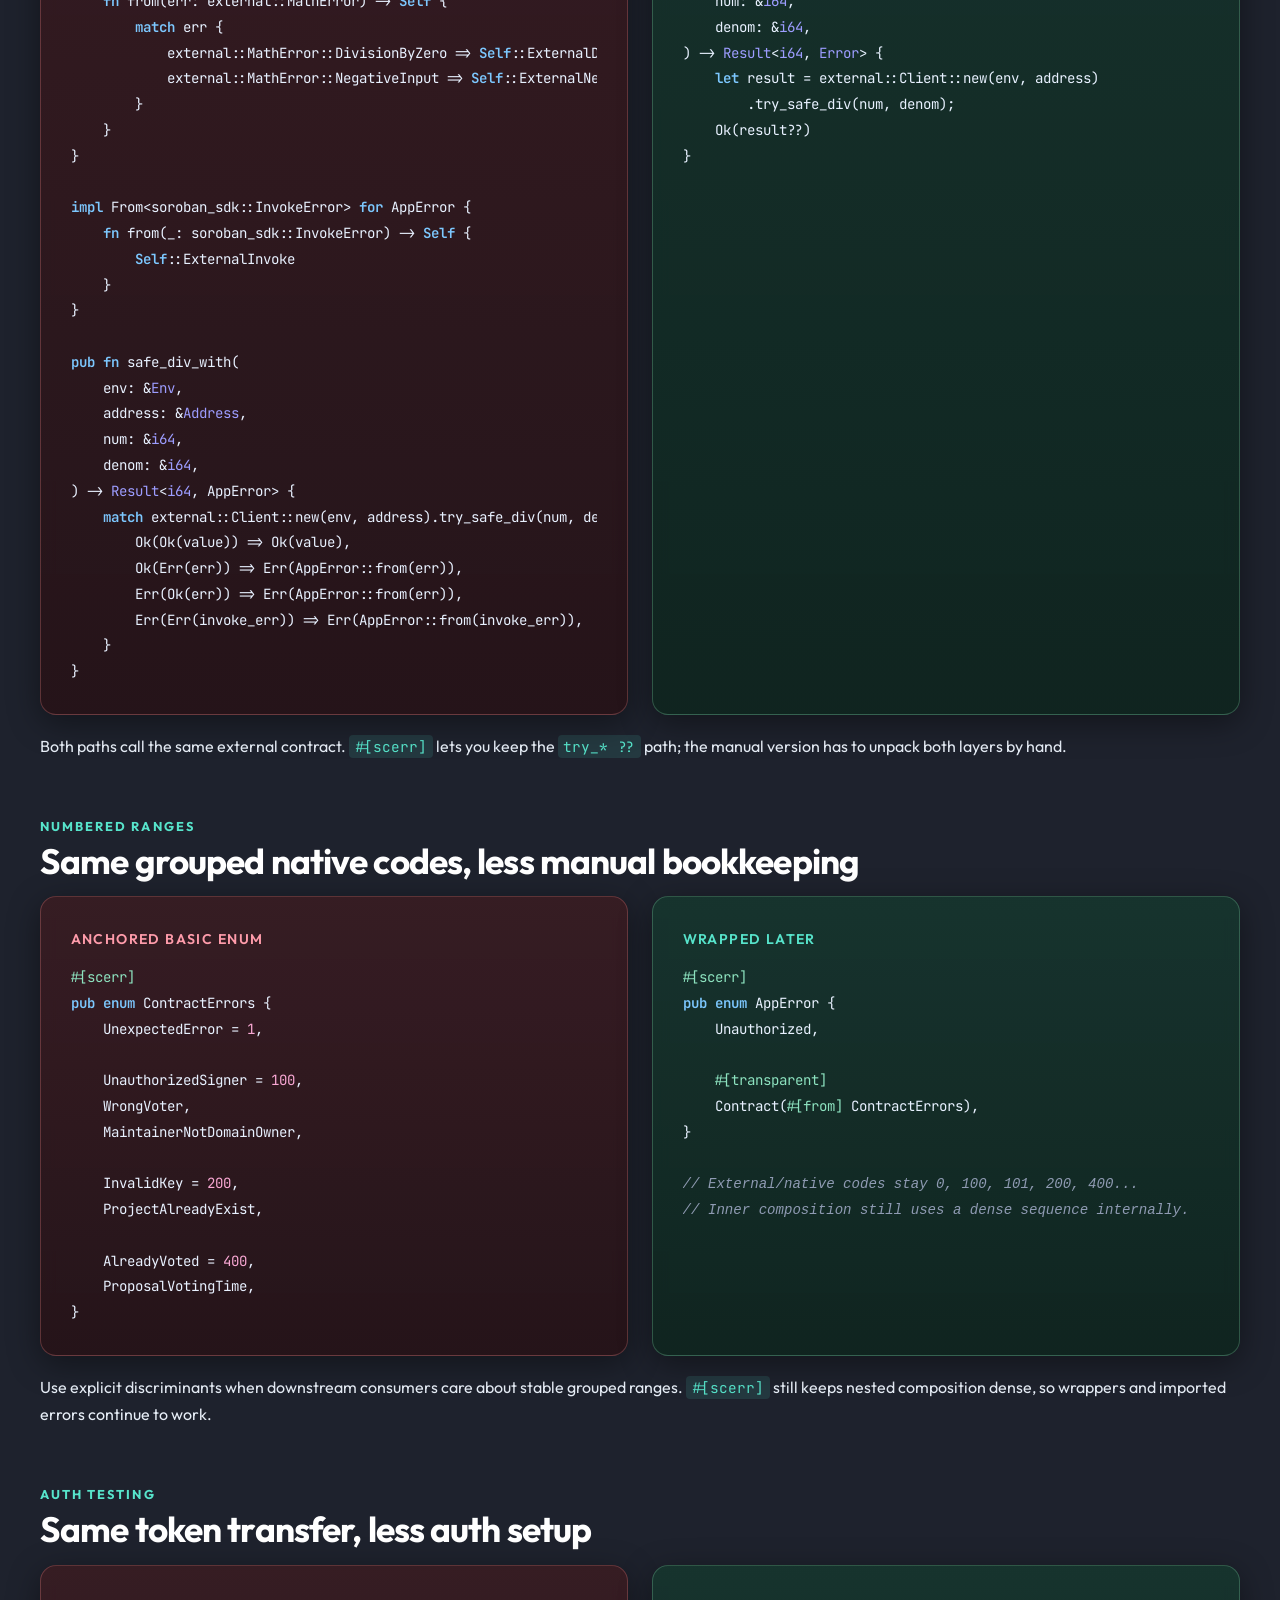
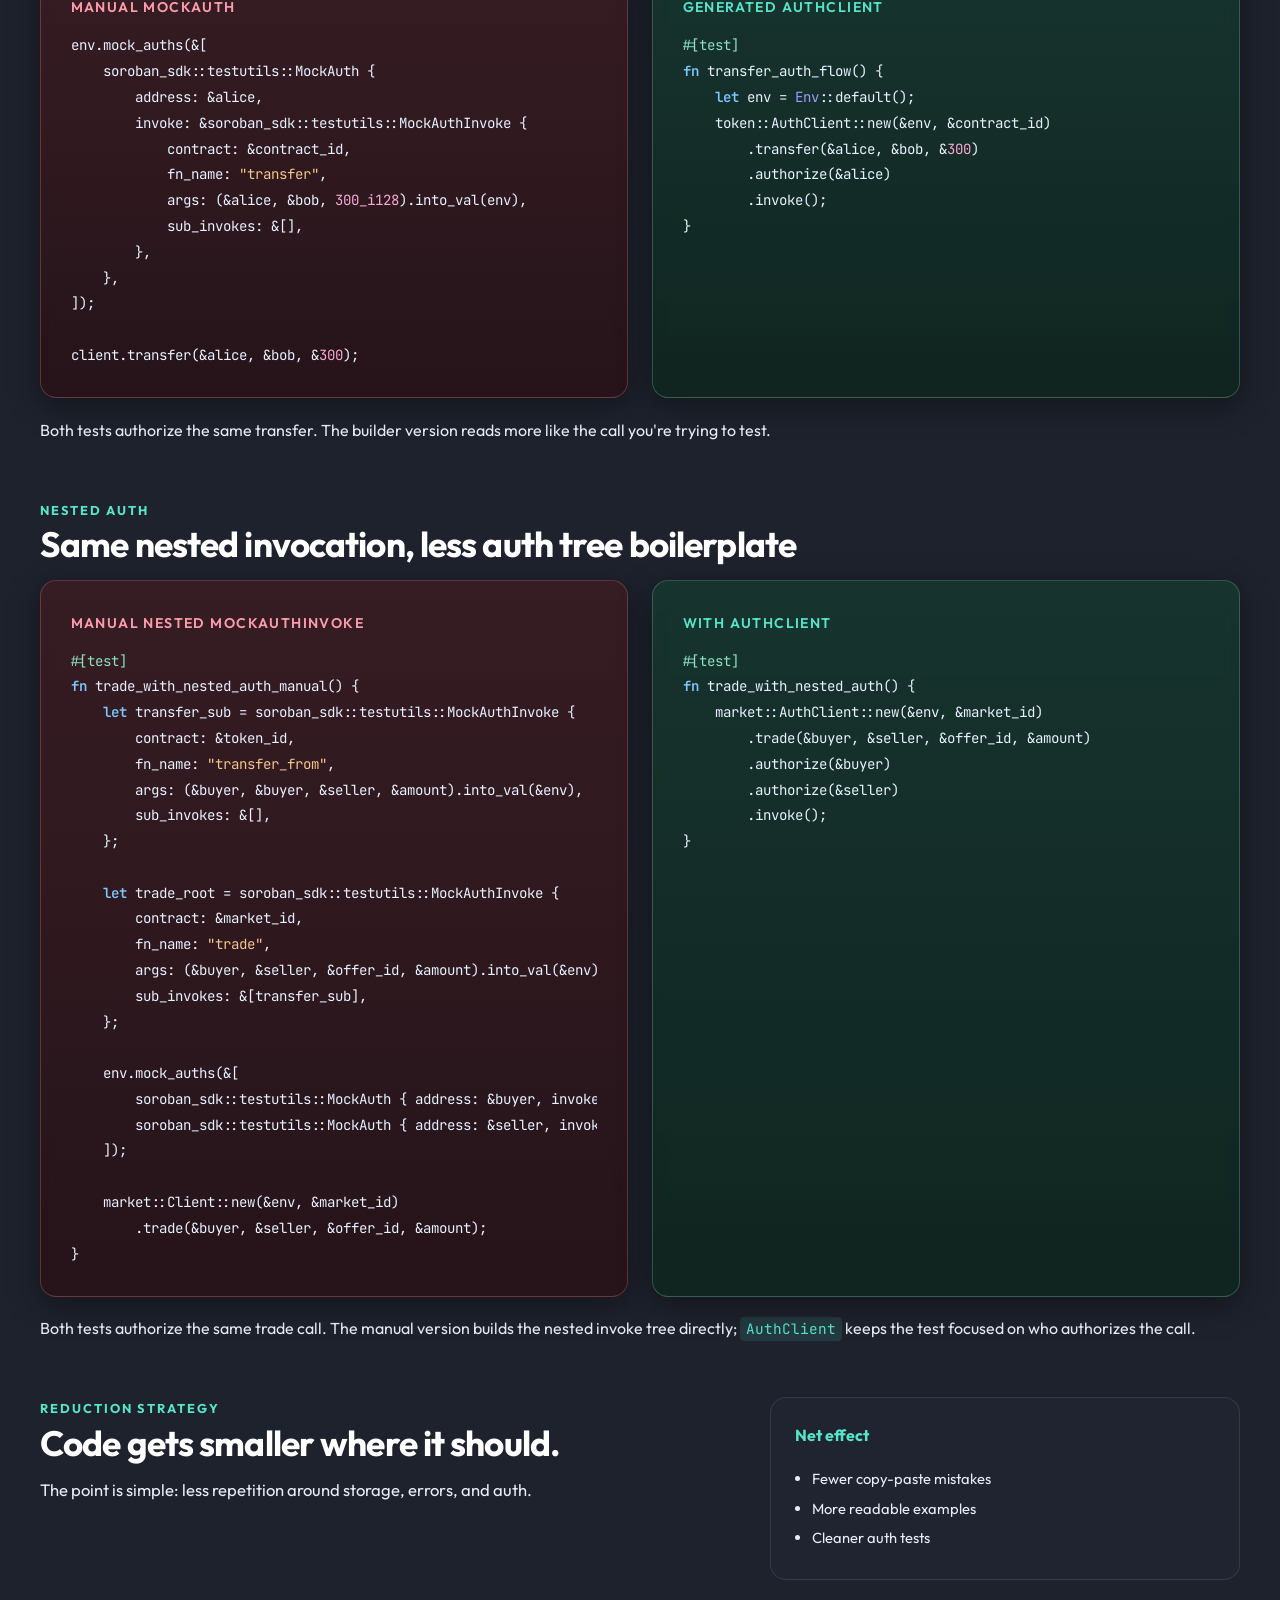
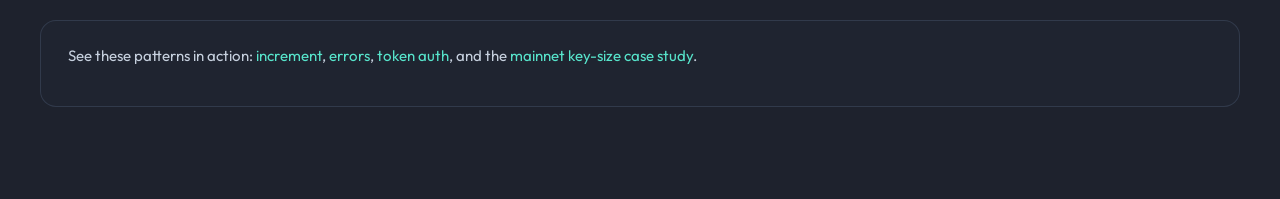
==== commit f4c6514f: "Avoid zero-valued scerr range examples" ====
--- a/docs/examples.html
+++ b/docs/examples.html
@@ -171,7 +171,7 @@
             <h3>Anchored basic enum</h3>
             <pre><code class="language-rust">#[scerr]
 pub enum ContractErrors {
-    UnexpectedError = 0,
+    UnexpectedError = 1,
 
     UnauthorizedSigner = 100,
     WrongVoter,
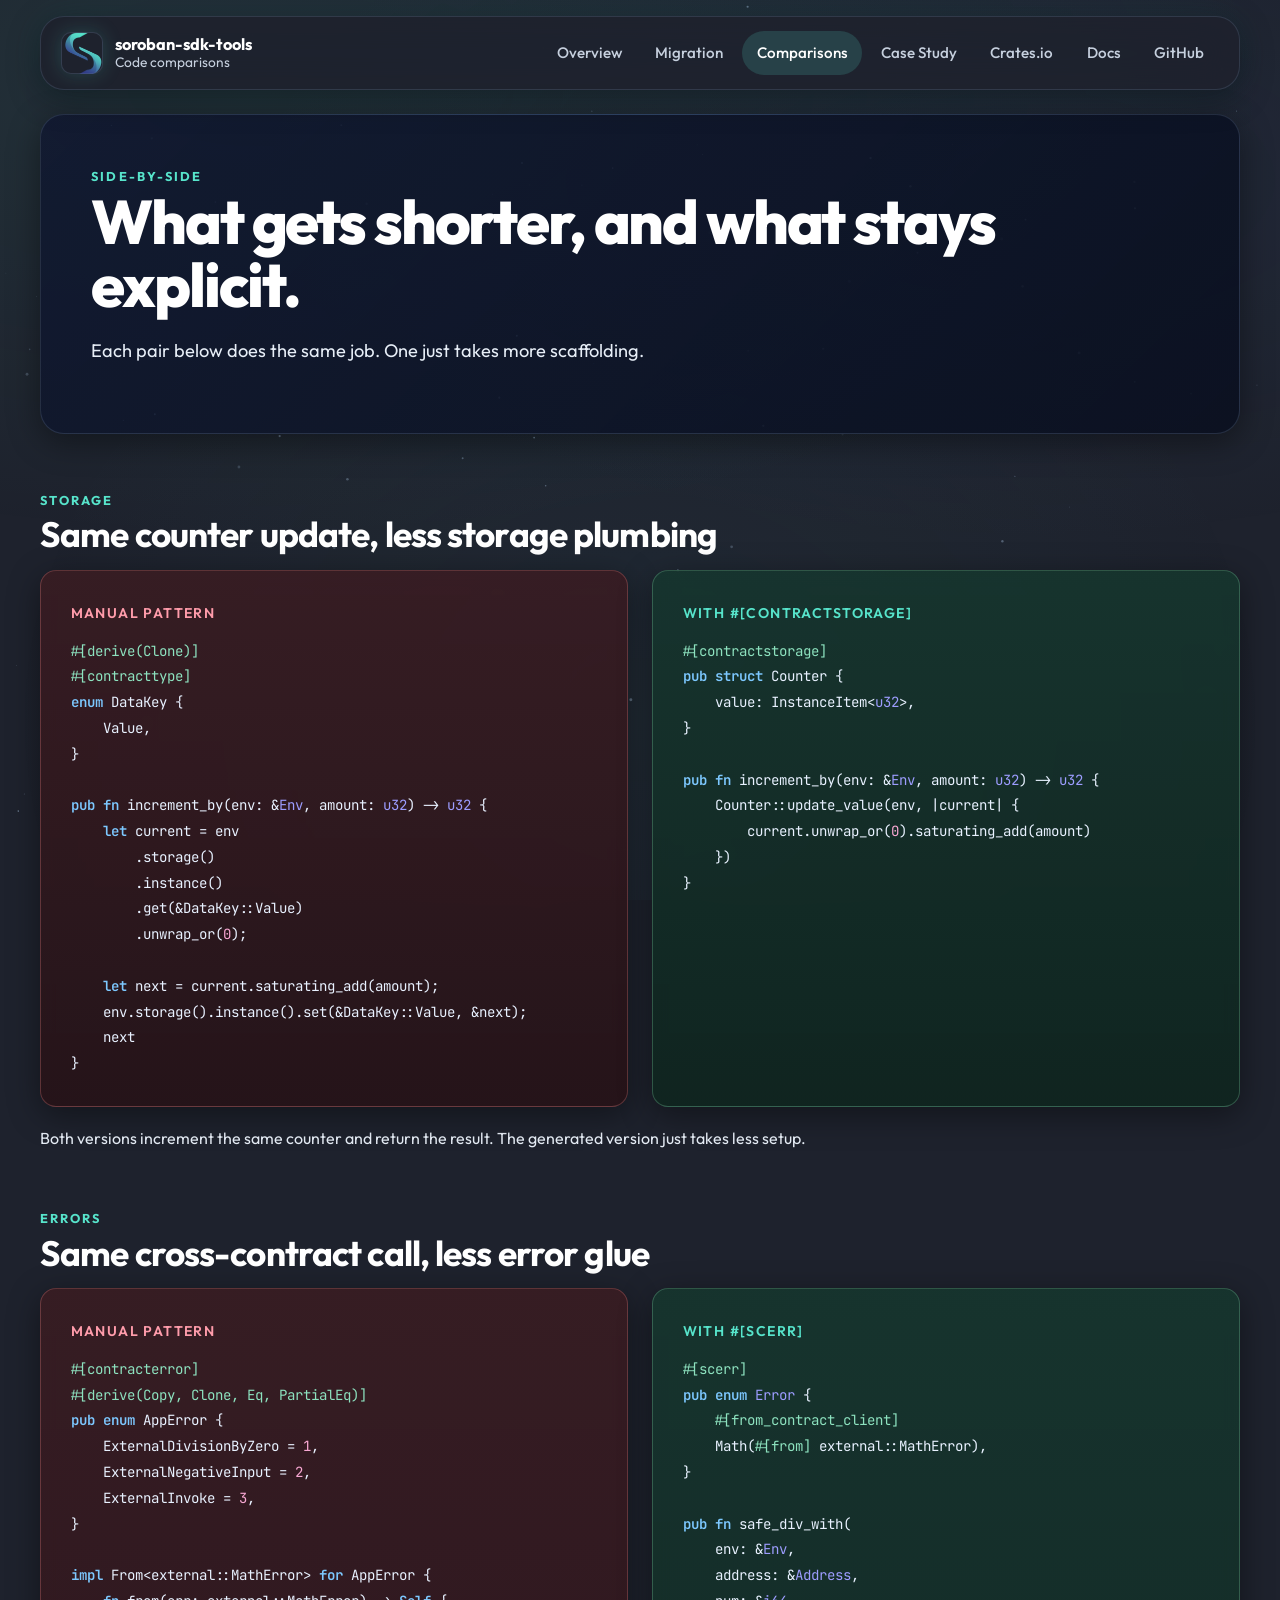
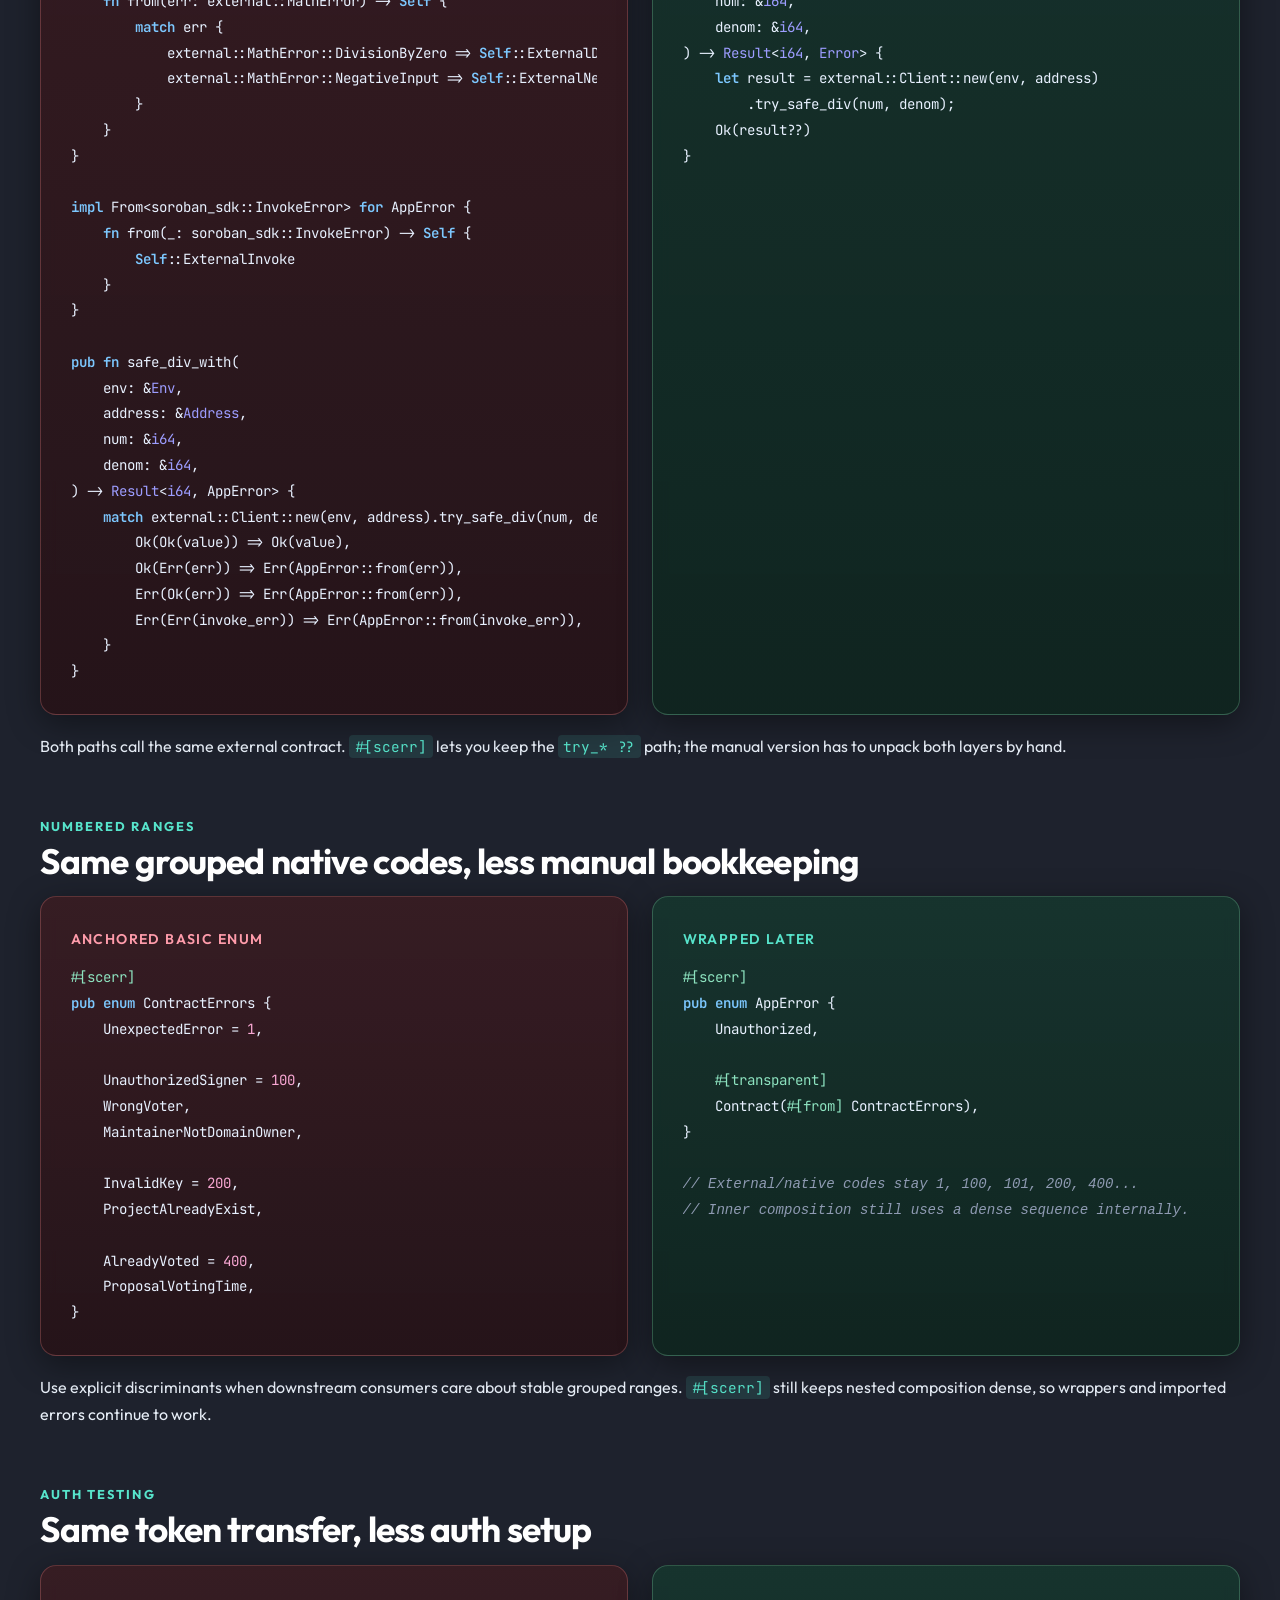
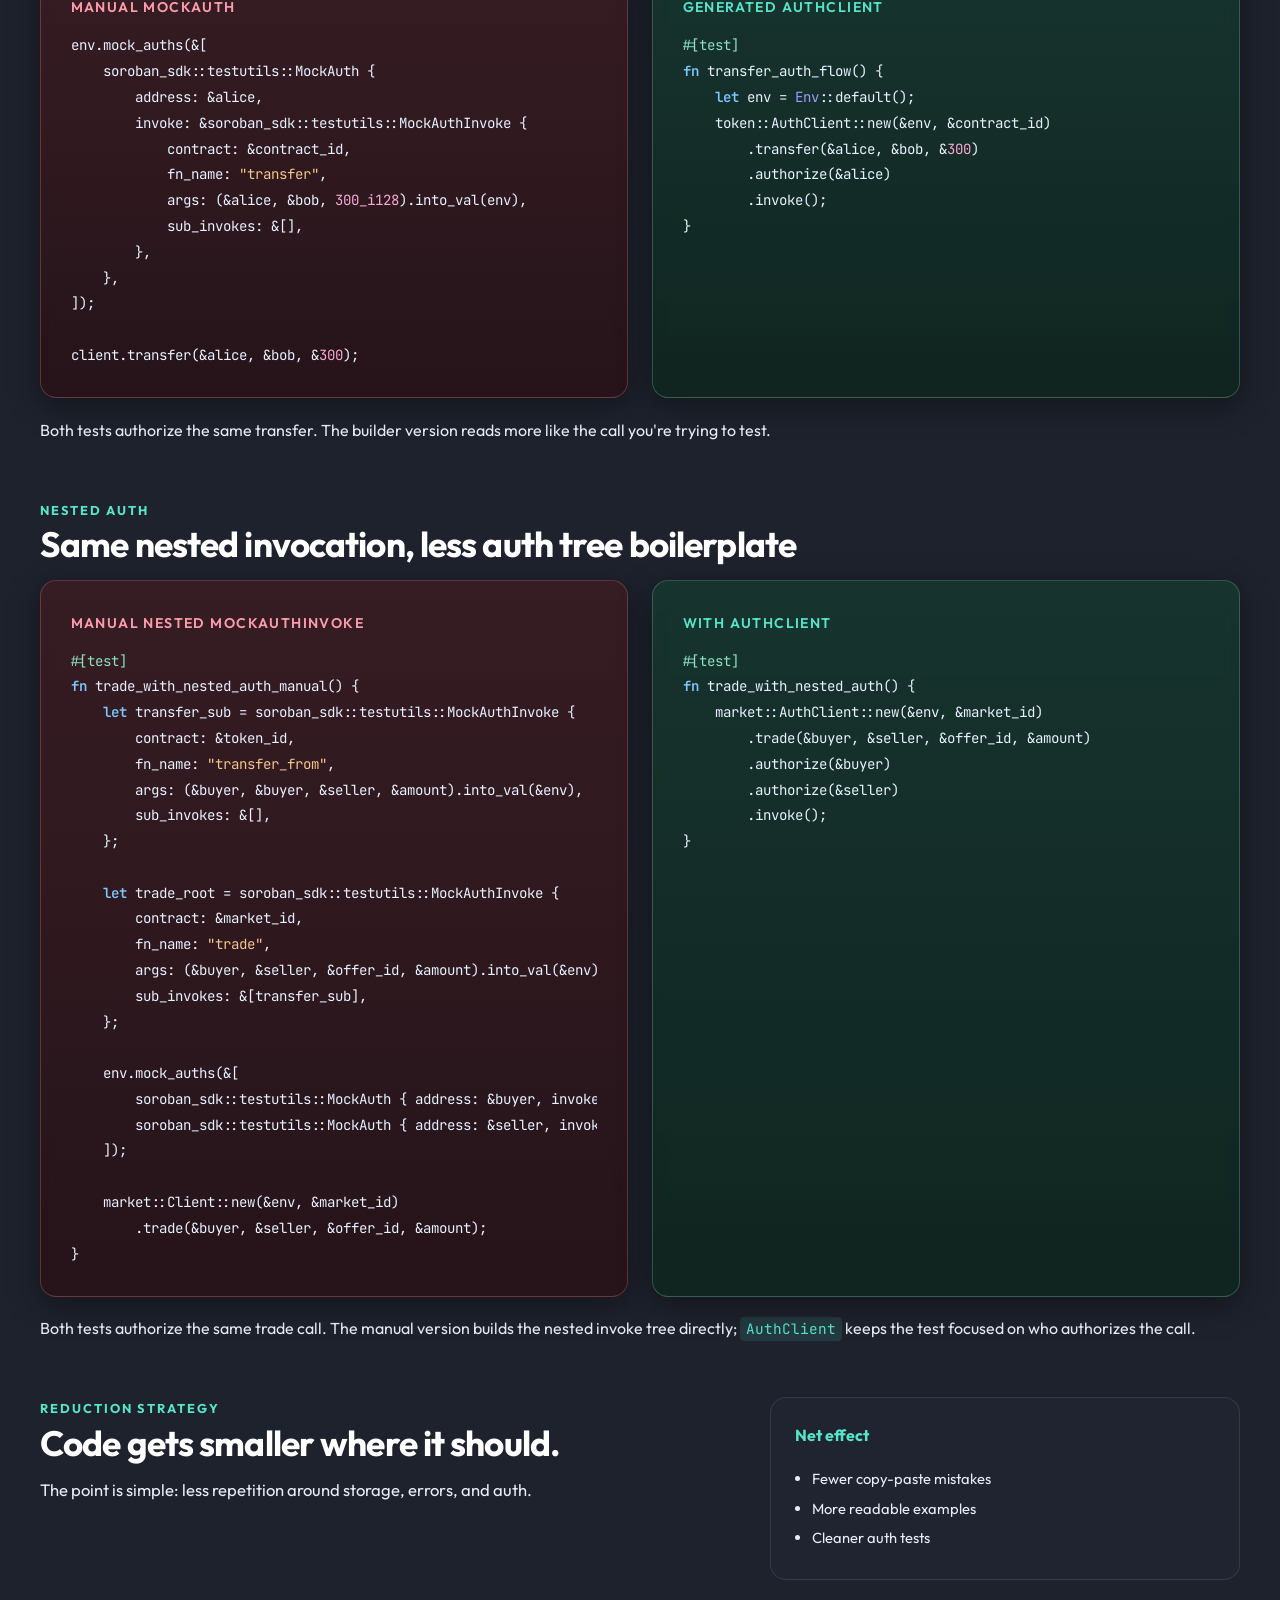
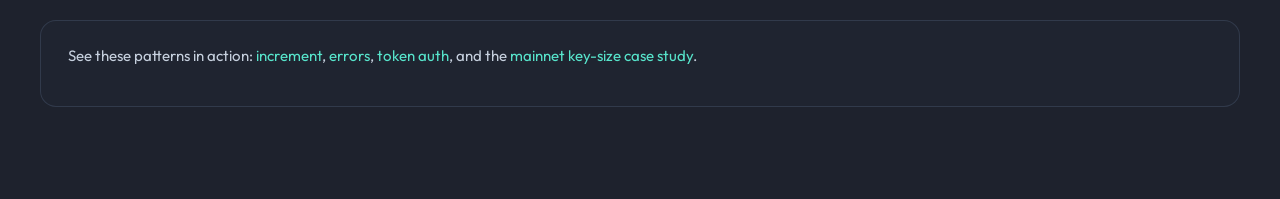
==== commit 52b3800c: "Tighten scerr range docs and coverage" ====
--- a/docs/examples.html
+++ b/docs/examples.html
@@ -194,7 +194,7 @@
     Contract(#[from] ContractErrors),
 }
 
-// External/native codes stay 0, 100, 101, 200, 400...
+// External/native codes stay 1, 100, 101, 200, 400...
 // Inner composition still uses a dense sequence internally.</code></pre>
           </article>
         </div>
